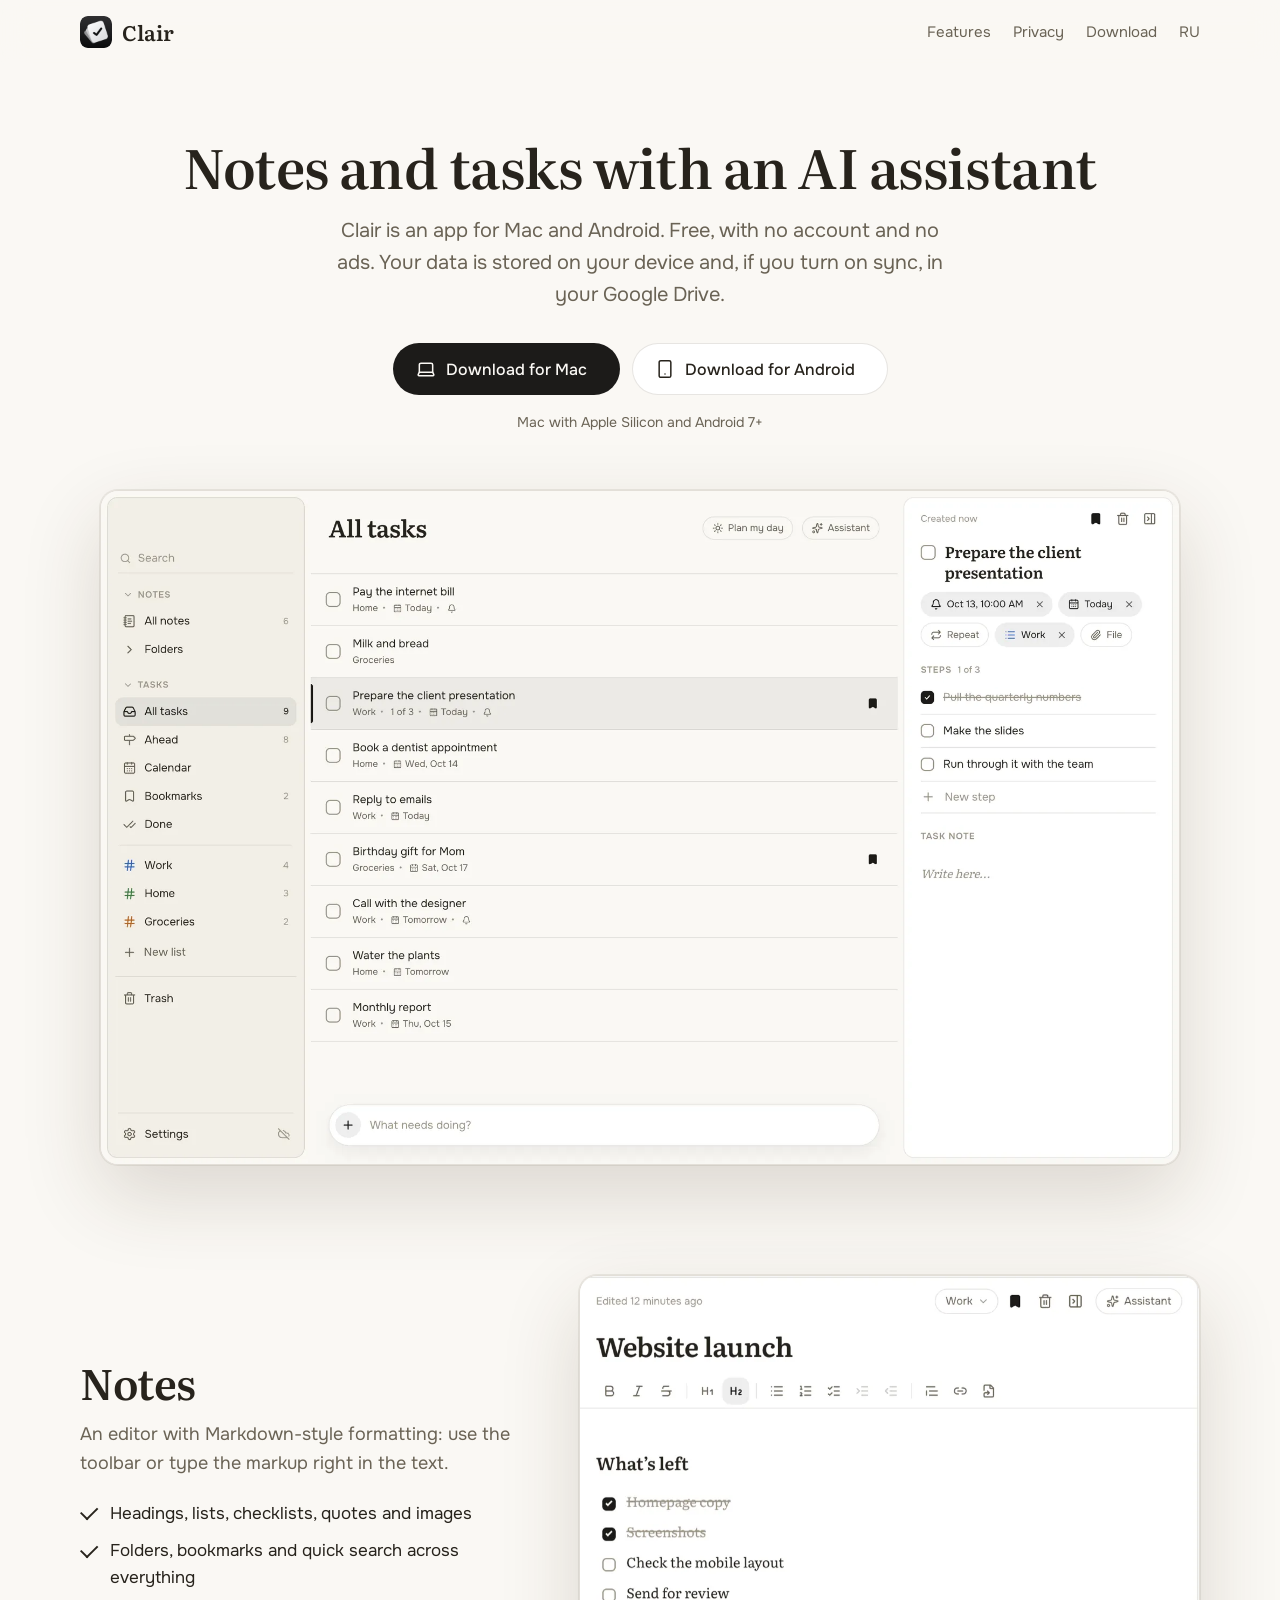
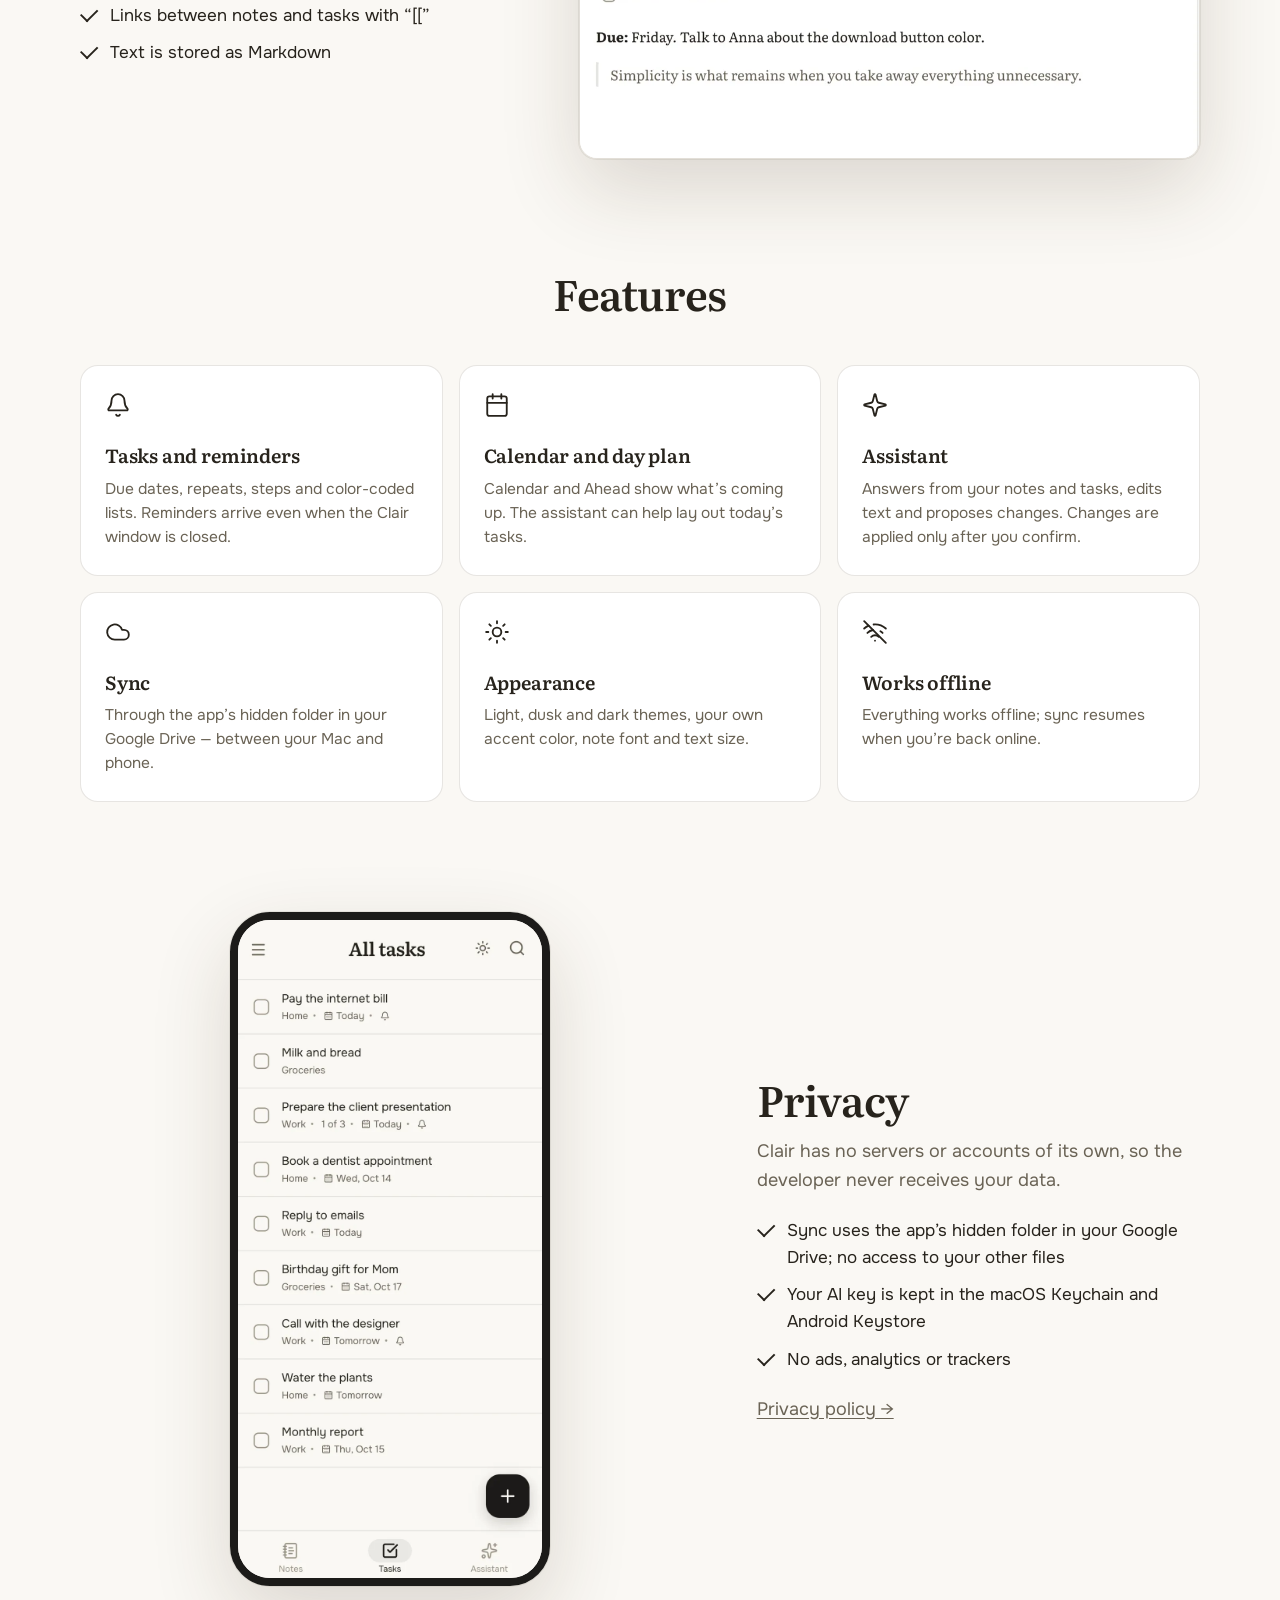
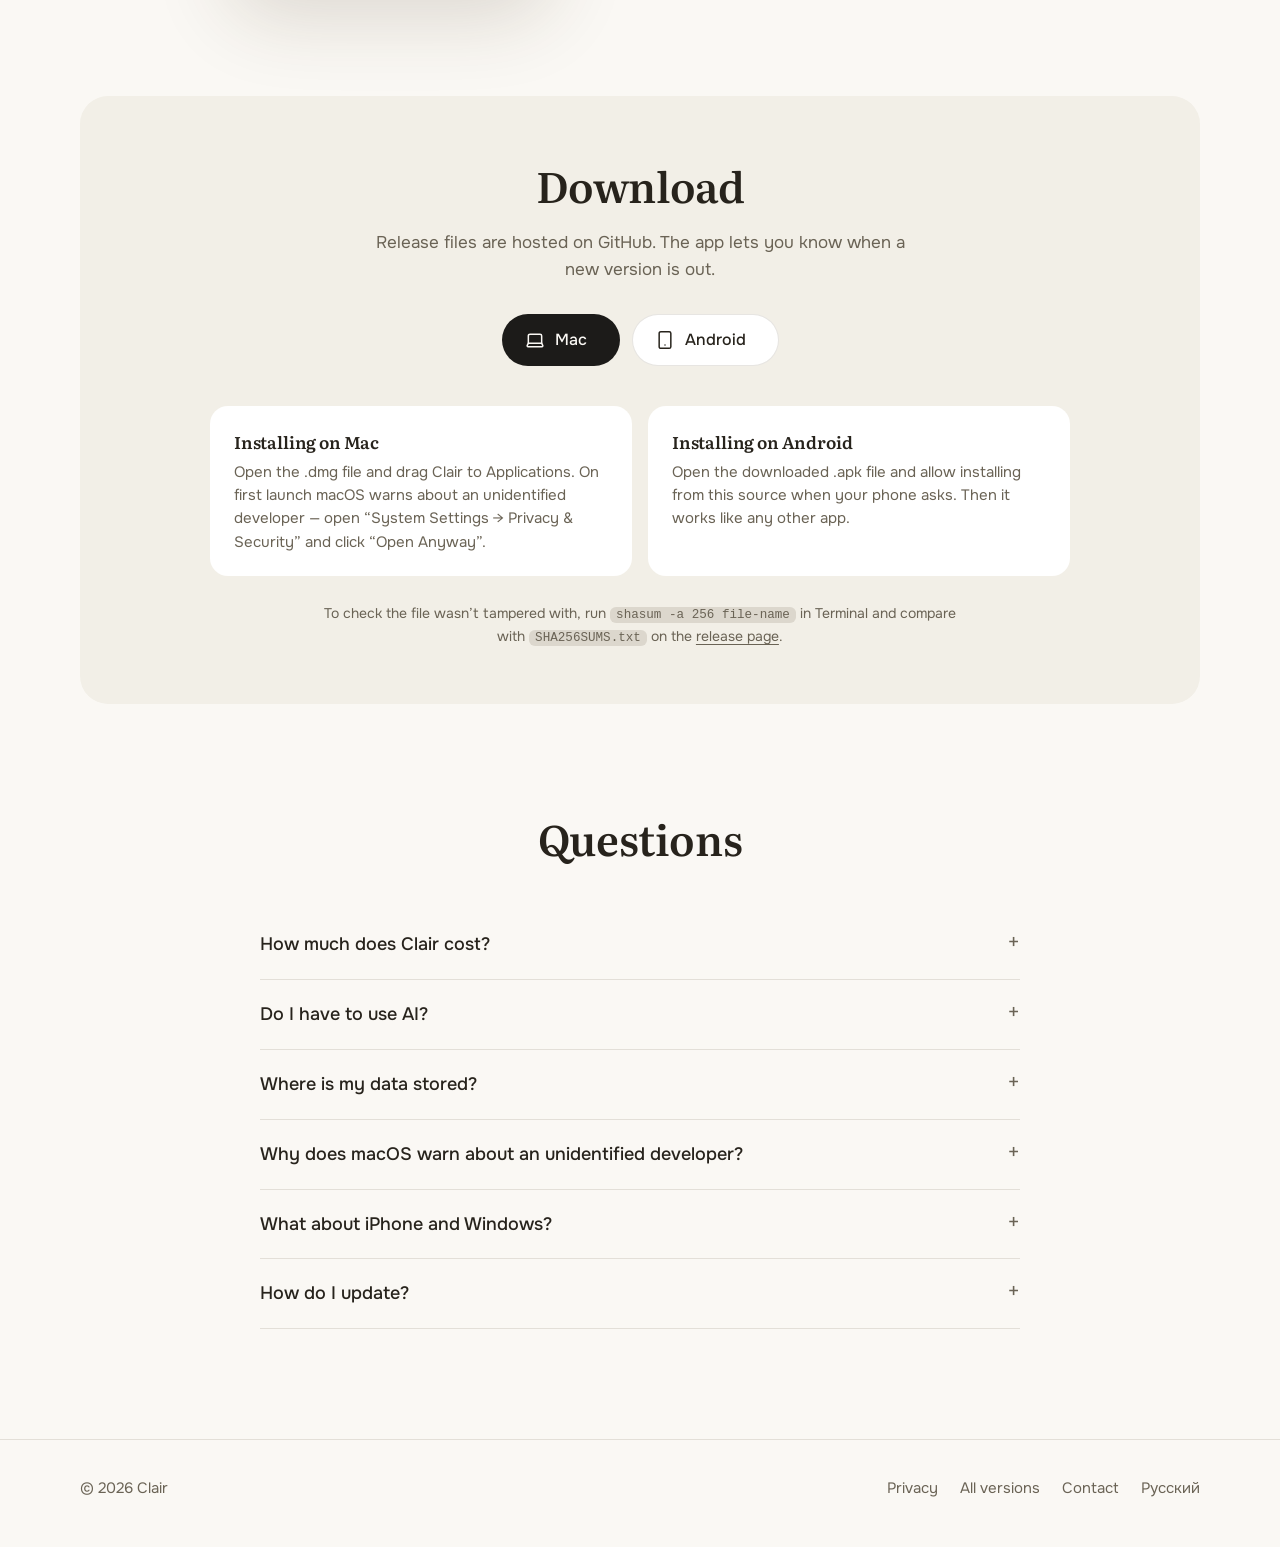
==== en/index.html @ 47ff28ab "Сайт Clair" ====
<!doctype html>
<html lang="en">
  <head>
    <meta charset="utf-8" />
    <meta name="viewport" content="width=device-width, initial-scale=1" />
    <title>Clair — notes and tasks for Mac and Android</title>
    <meta name="description" content="Clair is a free notes and tasks app with an AI assistant. No ads, no sign-up — your data stays on your device and in your own Google Drive." />
    <meta property="og:title" content="Clair — notes and tasks with AI" />
    <meta property="og:description" content="An app for Mac and Android. Your data stays on your device and in your Google Drive." />
    <meta property="og:image" content="https://zhmxzl.github.io/clair-site/img/tasks-light.webp" />
    <link rel="alternate" hreflang="ru" href="https://zhmxzl.github.io/clair-site/" />
    <link rel="icon" href="../favicon.ico" />
    <link rel="preconnect" href="https://fonts.googleapis.com" />
    <link rel="preconnect" href="https://fonts.gstatic.com" crossorigin />
    <link href="https://fonts.googleapis.com/css2?family=Literata:opsz,wght@7..72,500;7..72,600&family=Onest:wght@400;500;600&display=swap" rel="stylesheet" />
    <link rel="stylesheet" href="../style.css" />
    <script src="../script.js" defer></script>
  </head>
  <body>
    <header class="top">
      <div class="wrap">
        <a class="brand" href="./"><img src="../icon.png" alt="" />Clair</a>
        <nav>
          <a class="optional" href="#features">Features</a>
          <a class="optional" href="#privacy">Privacy</a>
          <a href="#download">Download</a>
          <a href="../" lang="ru" hreflang="ru">RU</a>
        </nav>
      </div>
    </header>

    <main>
      <div class="hero wrap">
        <h1>Notes and tasks with an AI assistant</h1>
        <p class="lead">
          Clair is an app for Mac and Android. Free, with no account and no ads. Your data is stored on your device and, if you turn on
          sync, in your Google Drive.
        </p>
        <div class="buttons">
          <a class="btn primary" data-asset=".dmg" href="https://github.com/zhmxzl/clair-site/releases/latest">
            <svg viewBox="0 0 24 24" fill="none" stroke="currentColor" stroke-width="1.8" stroke-linecap="round" stroke-linejoin="round" aria-hidden="true"><path d="M18 5a2 2 0 0 1 2 2v8.526a2 2 0 0 0 .212.897l1.068 2.127a1 1 0 0 1-.9 1.45H3.62a1 1 0 0 1-.9-1.45l1.068-2.127A2 2 0 0 0 4 15.526V7a2 2 0 0 1 2-2z" /><path d="M20.054 15.987H3.946" /></svg>
            Download for Mac <small></small>
          </a>
          <a class="btn" data-asset=".apk" href="https://github.com/zhmxzl/clair-site/releases/latest">
            <svg viewBox="0 0 24 24" fill="none" stroke="currentColor" stroke-width="1.8" stroke-linecap="round" stroke-linejoin="round" aria-hidden="true"><rect width="14" height="20" x="5" y="2" rx="2" /><path d="M12 18h.01" /></svg>
            Download for Android <small></small>
          </a>
        </div>
        <p class="fine" data-version="Version {v} · Mac with Apple Silicon and Android 7+">Mac with Apple Silicon and Android 7+</p>
        <picture class="shot">
          <source srcset="../img/tasks-dark.webp" media="(prefers-color-scheme: dark)" />
          <img src="../img/tasks-light.webp" width="2000" height="1250" alt="Clair window: a task list with due dates and reminders, task details with steps on the right" />
        </picture>
      </div>

      <section id="notes">
        <div class="wrap split">
          <div class="text">
            <h2>Notes</h2>
            <p>An editor with Markdown-style formatting: use the toolbar or type the markup right in the text.</p>
            <ul>
              <li>Headings, lists, checklists, quotes and images</li>
              <li>Folders, bookmarks and quick search across everything</li>
              <li>Links between notes and tasks with “[[”</li>
              <li>Text is stored as Markdown</li>
            </ul>
          </div>
          <picture class="shot">
            <source srcset="../img/notes-dark.webp" media="(prefers-color-scheme: dark)" />
            <img src="../img/notes-light.webp" width="1040" height="809" alt="A note in Clair with a heading, a checklist and a quote" loading="lazy" />
          </picture>
        </div>
      </section>

      <section id="features">
        <div class="wrap">
          <div class="section-head">
            <h2>Features</h2>
          </div>
          <div class="features">
            <div class="feature">
              <svg viewBox="0 0 24 24" fill="none" stroke="currentColor" stroke-width="1.7" stroke-linecap="round" stroke-linejoin="round" aria-hidden="true"><path d="M10.268 21a2 2 0 0 0 3.464 0" /><path d="M3.262 15.326A1 1 0 0 0 4 17h16a1 1 0 0 0 .74-1.673C19.41 13.956 18 12.499 18 8A6 6 0 0 0 6 8c0 4.499-1.411 5.956-2.738 7.326" /></svg>
              <h3>Tasks and reminders</h3>
              <p>Due dates, repeats, steps and color-coded lists. Reminders arrive even when the Clair window is closed.</p>
            </div>
            <div class="feature">
              <svg viewBox="0 0 24 24" fill="none" stroke="currentColor" stroke-width="1.7" stroke-linecap="round" stroke-linejoin="round" aria-hidden="true"><rect width="18" height="18" x="3" y="4" rx="2" /><path d="M16 2v4M8 2v4M3 10h18" /></svg>
              <h3>Calendar and day plan</h3>
              <p>Calendar and Ahead show what’s coming up. The assistant can help lay out today’s tasks.</p>
            </div>
            <div class="feature">
              <svg viewBox="0 0 24 24" fill="none" stroke="currentColor" stroke-width="1.7" stroke-linecap="round" stroke-linejoin="round" aria-hidden="true"><path d="M9.937 15.5A2 2 0 0 0 8.5 14.063l-6.135-1.582a.5.5 0 0 1 0-.962L8.5 9.936A2 2 0 0 0 9.937 8.5l1.582-6.135a.5.5 0 0 1 .963 0L14.063 8.5A2 2 0 0 0 15.5 9.937l6.135 1.581a.5.5 0 0 1 0 .964L15.5 14.063a2 2 0 0 0-1.437 1.437l-1.582 6.135a.5.5 0 0 1-.963 0z" /></svg>
              <h3>Assistant</h3>
              <p>Answers from your notes and tasks, edits text and proposes changes. Changes are applied only after you confirm.</p>
            </div>
            <div class="feature">
              <svg viewBox="0 0 24 24" fill="none" stroke="currentColor" stroke-width="1.7" stroke-linecap="round" stroke-linejoin="round" aria-hidden="true"><path d="M17.5 19H9a7 7 0 1 1 6.71-9h1.79a4.5 4.5 0 1 1 0 9Z" /></svg>
              <h3>Sync</h3>
              <p>Through the app’s hidden folder in your Google Drive — between your Mac and phone.</p>
            </div>
            <div class="feature">
              <svg viewBox="0 0 24 24" fill="none" stroke="currentColor" stroke-width="1.7" stroke-linecap="round" stroke-linejoin="round" aria-hidden="true"><path d="M12 2v2M12 20v2M4.93 4.93l1.41 1.41M17.66 17.66l1.41 1.41M2 12h2M20 12h2M6.34 17.66l-1.41 1.41M19.07 4.93l-1.41 1.41" /><circle cx="12" cy="12" r="4" /></svg>
              <h3>Appearance</h3>
              <p>Light, dusk and dark themes, your own accent color, note font and text size.</p>
            </div>
            <div class="feature">
              <svg viewBox="0 0 24 24" fill="none" stroke="currentColor" stroke-width="1.7" stroke-linecap="round" stroke-linejoin="round" aria-hidden="true"><path d="M12 20h.01" /><path d="M8.5 16.429a5 5 0 0 1 7 0" /><path d="M5 12.859a10 10 0 0 1 5.17-2.69" /><path d="M19 12.859a10 10 0 0 0-2.007-1.523" /><path d="M2 8.82a15 15 0 0 1 4.177-2.643" /><path d="M22 8.82a15 15 0 0 0-11.288-3.764" /><path d="m2 2 20 20" /></svg>
              <h3>Works offline</h3>
              <p>Everything works offline; sync resumes when you’re back online.</p>
            </div>
          </div>
        </div>
      </section>

      <section id="privacy">
        <div class="wrap split reverse">
          <div class="text">
            <h2>Privacy</h2>
            <p>Clair has no servers or accounts of its own, so the developer never receives your data.</p>
            <ul>
                            <li>Sync uses the app’s hidden folder in your Google Drive; no access to your other files</li>
              <li>Your AI key is kept in the macOS Keychain and Android Keystore</li>
              <li>No ads, analytics or trackers</li>
            </ul>
            <p style="margin-top: 22px"><a href="privacy.html">Privacy policy →</a></p>
          </div>
          <picture class="phone">
            <source srcset="../img/phone-dark.webp" media="(prefers-color-scheme: dark)" />
            <img src="../img/phone-light.webp" width="780" height="1688" alt="Clair on a phone: the task list" loading="lazy" />
          </picture>
        </div>
      </section>

      <section id="download">
        <div class="wrap">
          <div class="download">
            <h2>Download</h2>
            <p>Release files are hosted on GitHub. The app lets you know when a new version is out.</p>
            <div class="buttons">
              <a class="btn primary" data-asset=".dmg" href="https://github.com/zhmxzl/clair-site/releases/latest">
                <svg viewBox="0 0 24 24" fill="none" stroke="currentColor" stroke-width="1.8" stroke-linecap="round" stroke-linejoin="round" aria-hidden="true"><path d="M18 5a2 2 0 0 1 2 2v8.526a2 2 0 0 0 .212.897l1.068 2.127a1 1 0 0 1-.9 1.45H3.62a1 1 0 0 1-.9-1.45l1.068-2.127A2 2 0 0 0 4 15.526V7a2 2 0 0 1 2-2z" /><path d="M20.054 15.987H3.946" /></svg>
                Mac <small></small>
              </a>
              <a class="btn" data-asset=".apk" href="https://github.com/zhmxzl/clair-site/releases/latest">
                <svg viewBox="0 0 24 24" fill="none" stroke="currentColor" stroke-width="1.8" stroke-linecap="round" stroke-linejoin="round" aria-hidden="true"><rect width="14" height="20" x="5" y="2" rx="2" /><path d="M12 18h.01" /></svg>
                Android <small></small>
              </a>
            </div>
            <div class="steps">
              <div>
                <h3>Installing on Mac</h3>
                <p>
                  Open the .dmg file and drag Clair to Applications. On first launch macOS warns about an unidentified developer — open
                  “System Settings → Privacy &amp; Security” and click “Open Anyway”.
                </p>
              </div>
              <div>
                <h3>Installing on Android</h3>
                <p>Open the downloaded .apk file and allow installing from this source when your phone asks. Then it works like any other app.</p>
              </div>
            </div>
            <p class="checksum">
              To check the file wasn’t tampered with, run <code>shasum -a 256 file-name</code> in Terminal and compare with
              <code>SHA256SUMS.txt</code> on the <a href="https://github.com/zhmxzl/clair-site/releases/latest">release page</a>.
            </p>
          </div>
        </div>
      </section>

      <section id="faq">
        <div class="wrap">
          <div class="section-head">
            <h2>Questions</h2>
          </div>
          <div class="faq">
            <details>
              <summary>How much does Clair cost?</summary>
              <p>Nothing. No subscription, ads or paid features, and no sign-up.</p>
            </details>
            <details>
              <summary>Do I have to use AI?</summary>
              <p>
                No, notes, tasks, reminders and sync all work without it. The assistant connects with your own OpenRouter key (it has free
                models too) or your own server, such as Ollama on your computer. You pay the provider directly.
              </p>
            </details>
            <details>
              <summary>Where is my data stored?</summary>
              <p>
                On your device. If you turn on sync, also in the app’s hidden folder in your Google Drive. Clair sees only that folder, and the
                developer sees nothing. Details are in the <a href="privacy.html">privacy policy</a>.
              </p>
            </details>
            <details>
              <summary>Why does macOS warn about an unidentified developer?</summary>
              <p>
                Avoiding that warning requires a paid Apple signature. Clair is distributed without it, so the first time you need to open it
                manually. You can verify the file with its checksum.
              </p>
            </details>
            <details>
              <summary>What about iPhone and Windows?</summary>
              <p>For now Clair is available for Macs with Apple Silicon and for Android.</p>
            </details>
            <details>
              <summary>How do I update?</summary>
              <p>When a new version comes out, Clair shows a notice with a Download button. Install it over the old one — your data stays.</p>
            </details>
          </div>
        </div>
      </section>
    </main>

    <footer>
      <div class="wrap">
        <span>© 2026 Clair</span>
        <nav>
          <a href="privacy.html">Privacy</a>
          <a href="https://github.com/zhmxzl/clair-site/releases">All versions</a>
          <a href="mailto:clair.apps@protonmail.com">Contact</a>
          <a href="../" lang="ru" hreflang="ru">Русский</a>
        </nav>
      </div>
    </footer>
  </body>
</html>
---- style.css ----
/* Clair — сайт. Цвета и шрифты — как в самом приложении (Onest + Literata). */
:root {
  --bg: #faf8f4;
  --bg-soft: #f2efe7;
  --card: #ffffff;
  --text: #27231c;
  --muted: #6a6355;
  --line: rgba(58, 44, 22, 0.12);
  --accent: #1c1b19;
  --on-accent: #faf8f4;
  --shadow: 0 30px 80px rgba(60, 45, 20, 0.16), 0 0 0 1px rgba(60, 45, 20, 0.08);
  --radius: 18px;
  --sans: "Onest", system-ui, -apple-system, "Segoe UI", Roboto, sans-serif;
  --serif: "Literata", Georgia, "Times New Roman", serif;
  color-scheme: light dark;
}

@media (prefers-color-scheme: dark) {
  :root {
    --bg: #1b1c1e;
    --bg-soft: #232427;
    --card: #292a2e;
    --text: #ececef;
    --muted: #a2a4ac;
    --line: rgba(220, 225, 240, 0.1);
    --accent: #f2f2f0;
    --on-accent: #1b1c1e;
    --shadow: 0 30px 80px rgba(0, 0, 0, 0.5), 0 0 0 1px rgba(220, 225, 240, 0.08);
  }
}

* {
  box-sizing: border-box;
}

html {
  scroll-behavior: smooth;
  scroll-padding-top: 80px; /* якоря не прячутся под шапкой */
  -webkit-text-size-adjust: 100%;
}

body {
  margin: 0;
  background: var(--bg);
  color: var(--text);
  font: 17px/1.6 var(--sans);
  -webkit-font-smoothing: antialiased;
}

img {
  display: block;
  max-width: 100%;
  height: auto;
}

a {
  color: inherit;
  text-underline-offset: 3px;
}

.wrap {
  width: min(1120px, 100% - 40px);
  margin-inline: auto;
}

/* ── Шапка ─────────────────────────────────────────── */
.top {
  position: sticky;
  top: 0;
  z-index: 10;
  border-bottom: 1px solid transparent;
  background: color-mix(in srgb, var(--bg) 85%, transparent);
  backdrop-filter: saturate(1.4) blur(14px);
  -webkit-backdrop-filter: saturate(1.4) blur(14px);
}

.top .wrap {
  display: flex;
  align-items: center;
  gap: 24px;
  height: 64px;
}

.brand {
  display: flex;
  align-items: center;
  gap: 10px;
  font-family: var(--serif);
  font-size: 21px;
  font-weight: 600;
  text-decoration: none;
}

.brand img {
  width: 32px;
  height: 32px;
  border-radius: 8px;
}

.top nav {
  display: flex;
  gap: 22px;
  margin-left: auto;
  font-size: 15px;
}

.top nav a {
  color: var(--muted);
  text-decoration: none;
}

.top nav a:hover {
  color: var(--text);
}

@media (max-width: 720px) {
  .top nav .optional {
    display: none;
  }
}

/* ── Кнопки ────────────────────────────────────────── */
.buttons {
  display: flex;
  flex-wrap: wrap;
  justify-content: center;
  gap: 12px;
}

.btn {
  display: inline-flex;
  align-items: center;
  gap: 10px;
  min-height: 52px;
  padding: 10px 22px;
  border: 1px solid var(--line);
  border-radius: 999px;
  background: var(--card);
  color: var(--text);
  font-size: 16px;
  font-weight: 500;
  text-decoration: none;
  transition: transform 0.15s ease, filter 0.15s ease;
}

.btn:hover {
  transform: translateY(-1px);
}

.btn.primary {
  border-color: transparent;
  background: var(--accent);
  color: var(--on-accent);
}

.btn svg {
  flex: none;
  width: 20px;
  height: 20px;
}

.btn small {
  font-size: 13px;
  font-weight: 400;
  opacity: 0.65;
}

/* ── Первый экран ──────────────────────────────────── */
.hero {
  padding: 72px 0 0;
  text-align: center;
}

h1,
h2,
h3 {
  font-family: var(--serif);
  font-weight: 600;
  letter-spacing: -0.01em;
}

.hero h1 {
  max-width: 940px;
  margin: 0 auto 20px;
  font-size: clamp(34px, 5vw, 54px);
  line-height: 1.08;
}

.lead {
  max-width: 640px;
  margin: 0 auto 32px;
  color: var(--muted);
  font-size: clamp(17px, 2vw, 20px);
}

.fine {
  margin: 16px 0 0;
  color: var(--muted);
  font-size: 14px;
}

.shot,
.phone {
  display: block;
}

.shot {
  margin: 56px auto 0;
  border: 1px solid var(--line);
  overflow: hidden;
  border-radius: var(--radius);
  box-shadow: var(--shadow);
}

.hero .shot {
  max-width: 1080px;
}

/* ── Разделы ───────────────────────────────────────── */
section {
  padding: 110px 0 0;
}

.section-head {
  max-width: 680px;
  margin: 0 auto 48px;
  text-align: center;
}

.section-head h2,
.split h2 {
  margin: 0 0 14px;
  font-size: clamp(30px, 4vw, 42px);
  line-height: 1.15;
}

.section-head p,
.split p {
  margin: 0;
  color: var(--muted);
  font-size: 18px;
}

/* Скриншот рядом с текстом */
.split {
  display: grid;
  grid-template-columns: minmax(0, 5fr) minmax(0, 7fr);
  align-items: center;
  gap: 56px;
}

.split.reverse {
  grid-template-columns: minmax(0, 7fr) minmax(0, 5fr);
}

.split.reverse .text {
  order: 2;
}

.split .shot {
  margin: 0;
}

.split ul {
  margin: 22px 0 0;
  padding: 0;
  list-style: none;
}

.split li {
  position: relative;
  margin: 10px 0;
  padding-left: 30px;
}

.split li::before {
  position: absolute;
  top: 0.55em;
  left: 4px;
  width: 14px;
  height: 8px;
  border-bottom: 2px solid var(--text);
  border-left: 2px solid var(--text);
  content: "";
  transform: rotate(-45deg) translateY(-4px);
}

.phone {
  width: min(320px, 80%);
  margin: 0 auto;
  border: 8px solid var(--accent);
  border-radius: 40px;
  overflow: hidden;
  box-shadow: var(--shadow);
}

@media (max-width: 860px) {
  .split,
  .split.reverse {
    grid-template-columns: 1fr;
    gap: 36px;
  }

  .split.reverse .text {
    order: 0;
  }
}

/* Возможности */
.features {
  display: grid;
  grid-template-columns: repeat(3, minmax(0, 1fr));
  gap: 16px;
}

.feature {
  padding: 26px 24px;
  border: 1px solid var(--line);
  border-radius: var(--radius);
  background: var(--card);
}

.feature svg {
  width: 26px;
  height: 26px;
  margin-bottom: 14px;
}

.feature h3 {
  margin: 0 0 6px;
  font-size: 19px;
}

.feature p {
  margin: 0;
  color: var(--muted);
  font-size: 15.5px;
  line-height: 1.55;
}

@media (max-width: 900px) {
  .features {
    grid-template-columns: repeat(2, minmax(0, 1fr));
  }
}

@media (max-width: 560px) {
  .features {
    grid-template-columns: 1fr;
  }
}

/* Скачать */
.download {
  padding: 56px 32px;
  border-radius: 28px;
  background: var(--bg-soft);
  text-align: center;
}

.download h2 {
  margin: 0 0 10px;
  font-size: clamp(30px, 4vw, 42px);
}

.download > p {
  margin: 0 auto 30px;
  max-width: 560px;
  color: var(--muted);
}

.steps {
  display: grid;
  grid-template-columns: repeat(2, minmax(0, 1fr));
  gap: 16px;
  max-width: 860px;
  margin: 40px auto 0;
  text-align: left;
}

.steps div {
  padding: 22px 24px;
  border-radius: var(--radius);
  background: var(--card);
}

.steps h3 {
  margin: 0 0 6px;
  font-size: 17px;
}

.steps p {
  margin: 0;
  color: var(--muted);
  font-size: 15px;
  line-height: 1.55;
}

.download .checksum {
  max-width: 640px;
  margin: 26px auto 0;
  color: var(--muted);
  font-size: 14px;
}

@media (max-width: 680px) {
  .steps {
    grid-template-columns: 1fr;
  }

  .download {
    padding: 44px 20px;
  }
}

code {
  padding: 1px 6px;
  border-radius: 6px;
  background: var(--line);
  font-size: 0.9em;
}

/* Вопросы */
.faq {
  max-width: 760px;
  margin: 0 auto;
}

.faq details {
  border-bottom: 1px solid var(--line);
}

.faq summary {
  display: flex;
  justify-content: space-between;
  gap: 16px;
  padding: 20px 0;
  cursor: pointer;
  font-size: 18px;
  font-weight: 500;
  list-style: none;
}

.faq summary::-webkit-details-marker {
  display: none;
}

.faq summary::after {
  flex: none;
  color: var(--muted);
  content: "+";
  font-size: 24px;
  font-weight: 300;
  line-height: 1;
  transition: transform 0.2s ease;
}

.faq details[open] summary::after {
  transform: rotate(45deg);
}

.faq details p {
  margin: -6px 0 20px;
  color: var(--muted);
}

/* Подвал */
footer {
  margin-top: 110px;
  padding: 36px 0 48px;
  border-top: 1px solid var(--line);
  color: var(--muted);
  font-size: 15px;
}

footer .wrap {
  display: flex;
  flex-wrap: wrap;
  align-items: center;
  gap: 14px 28px;
}

footer nav {
  display: flex;
  flex-wrap: wrap;
  gap: 22px;
  margin-left: auto;
}

footer a {
  text-decoration: none;
}

footer a:hover {
  color: var(--text);
}

/* ── Документ (политика) ───────────────────────────── */
.doc {
  max-width: 740px;
  margin: 0 auto;
  padding: 64px 0 0;
}

.doc h1 {
  margin: 0 0 10px;
  font-size: clamp(34px, 5vw, 48px);
  line-height: 1.1;
}

.doc .meta {
  margin: 0 0 36px;
  color: var(--muted);
  font-size: 15px;
}

.doc .summary {
  margin: 0 0 40px;
  padding: 24px 28px;
  border-radius: var(--radius);
  background: var(--bg-soft);
}

.doc .summary h2 {
  margin-top: 0;
}

.doc .summary ul {
  margin: 0;
  padding-left: 20px;
}

.doc h2 {
  margin: 44px 0 10px;
  font-size: 24px;
}

.doc p,
.doc li {
  line-height: 1.7;
}

.doc li {
  margin: 6px 0;
}

.toc {
  margin: 0 0 40px;
  padding: 0;
  columns: 2;
  list-style: none;
  font-size: 15px;
}

.toc li {
  margin: 0 0 8px;
  break-inside: avoid;
}

.toc a {
  color: var(--muted);
}

@media (max-width: 560px) {
  .toc {
    columns: 1;
  }
}

@media (max-width: 560px) {
  .hero {
    padding-top: 40px;
  }

  section {
    padding-top: 80px;
  }
}
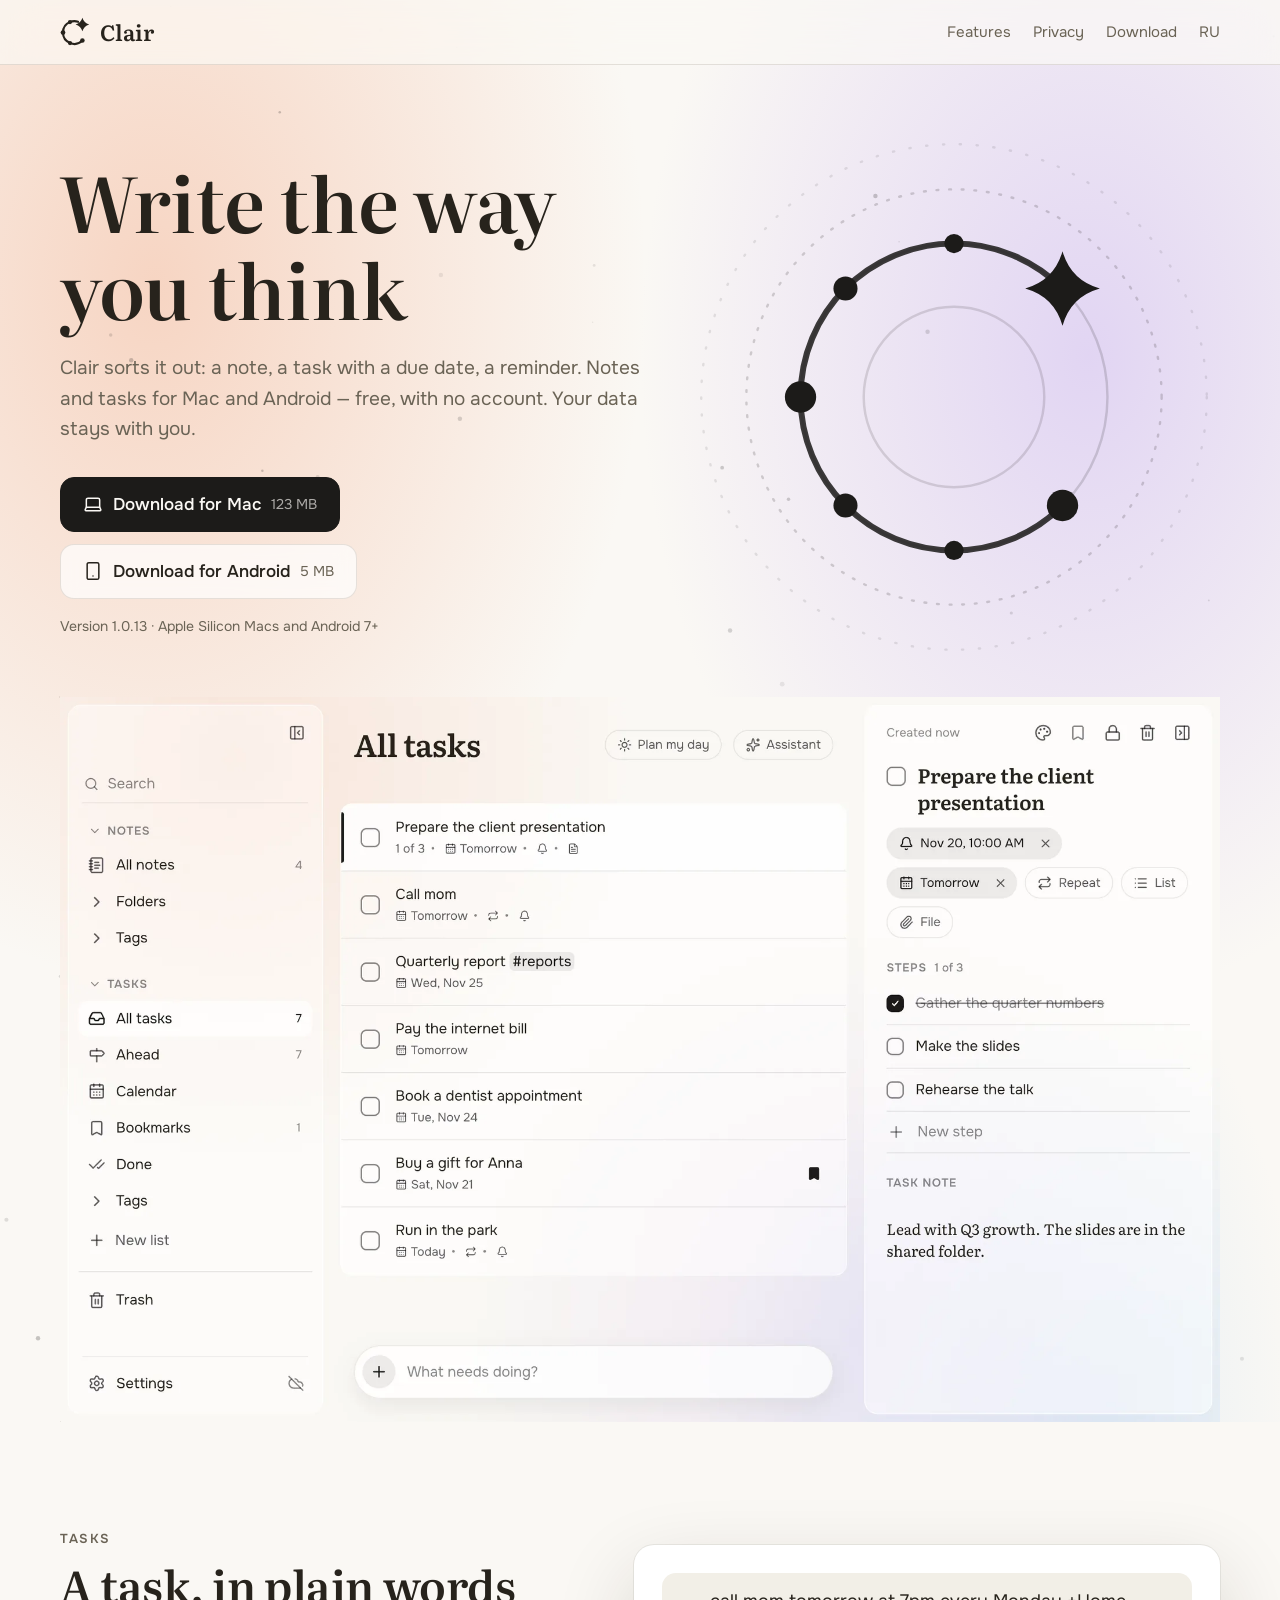
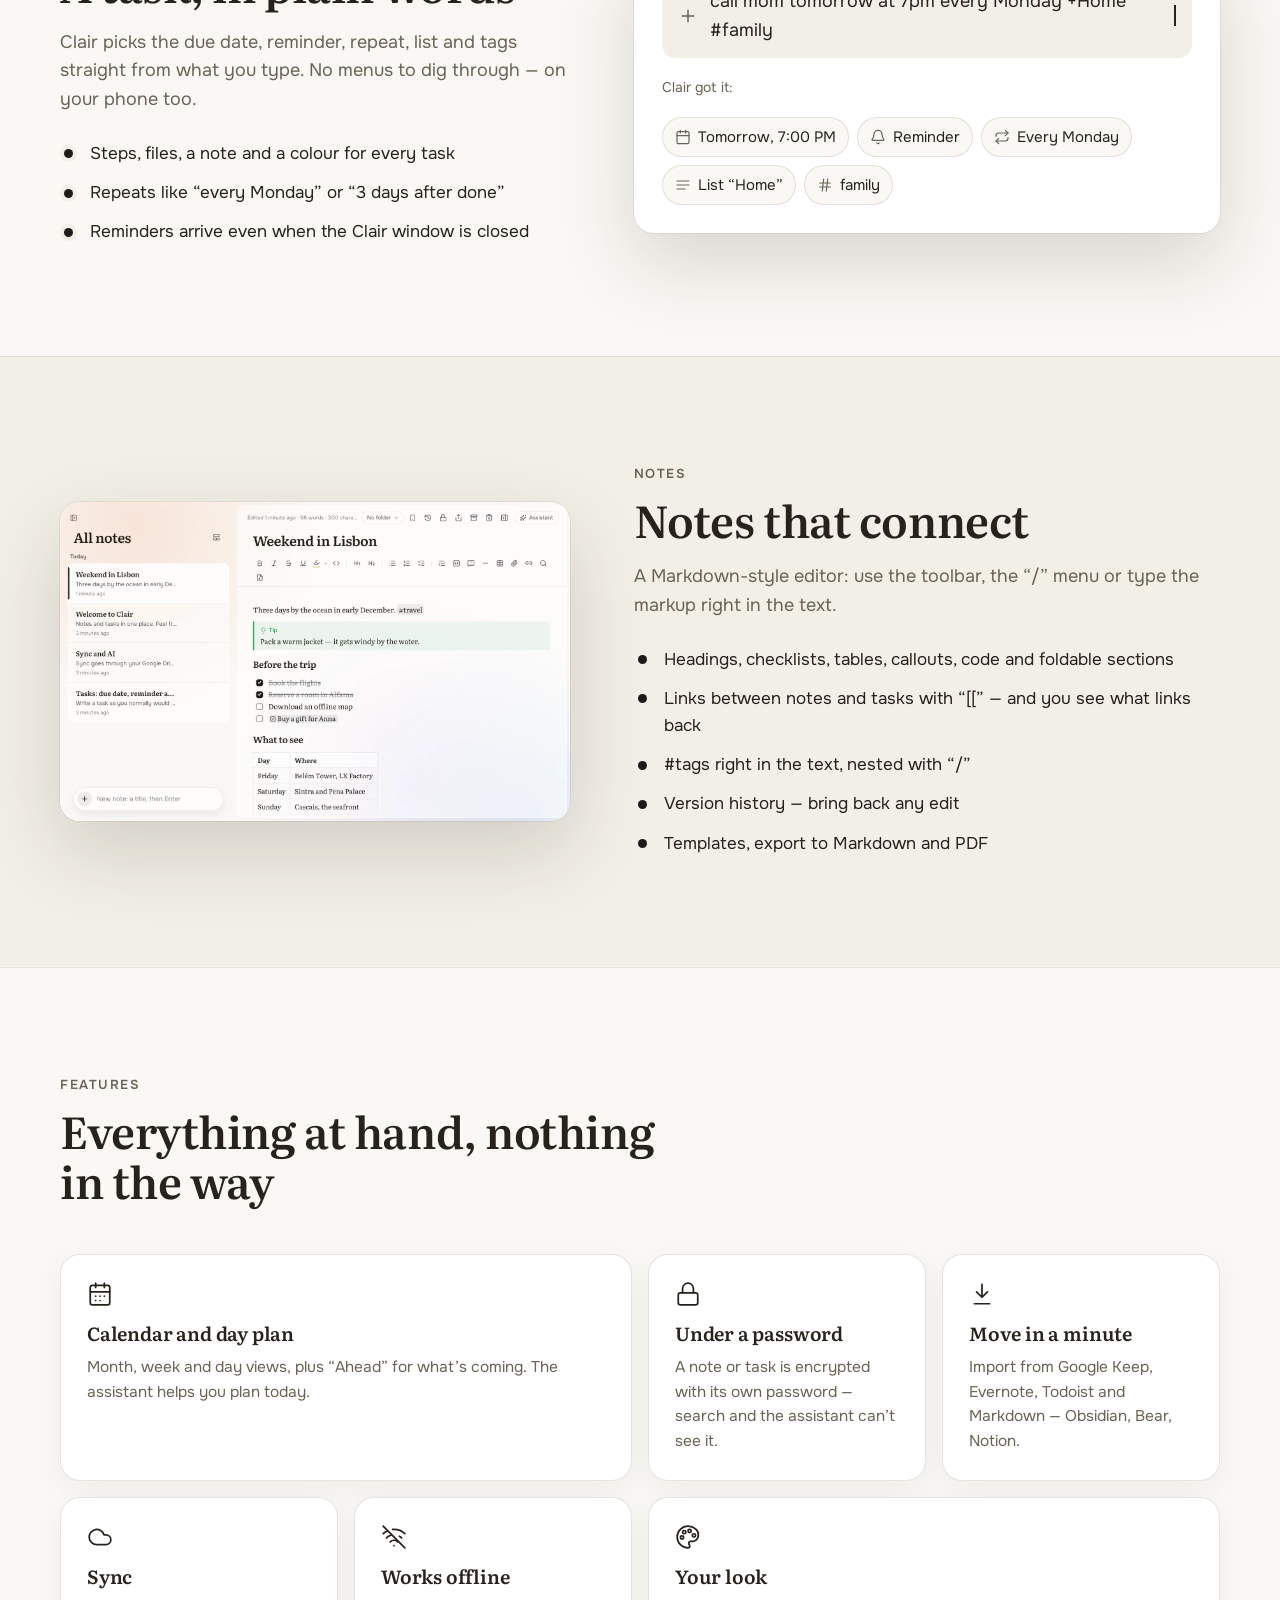
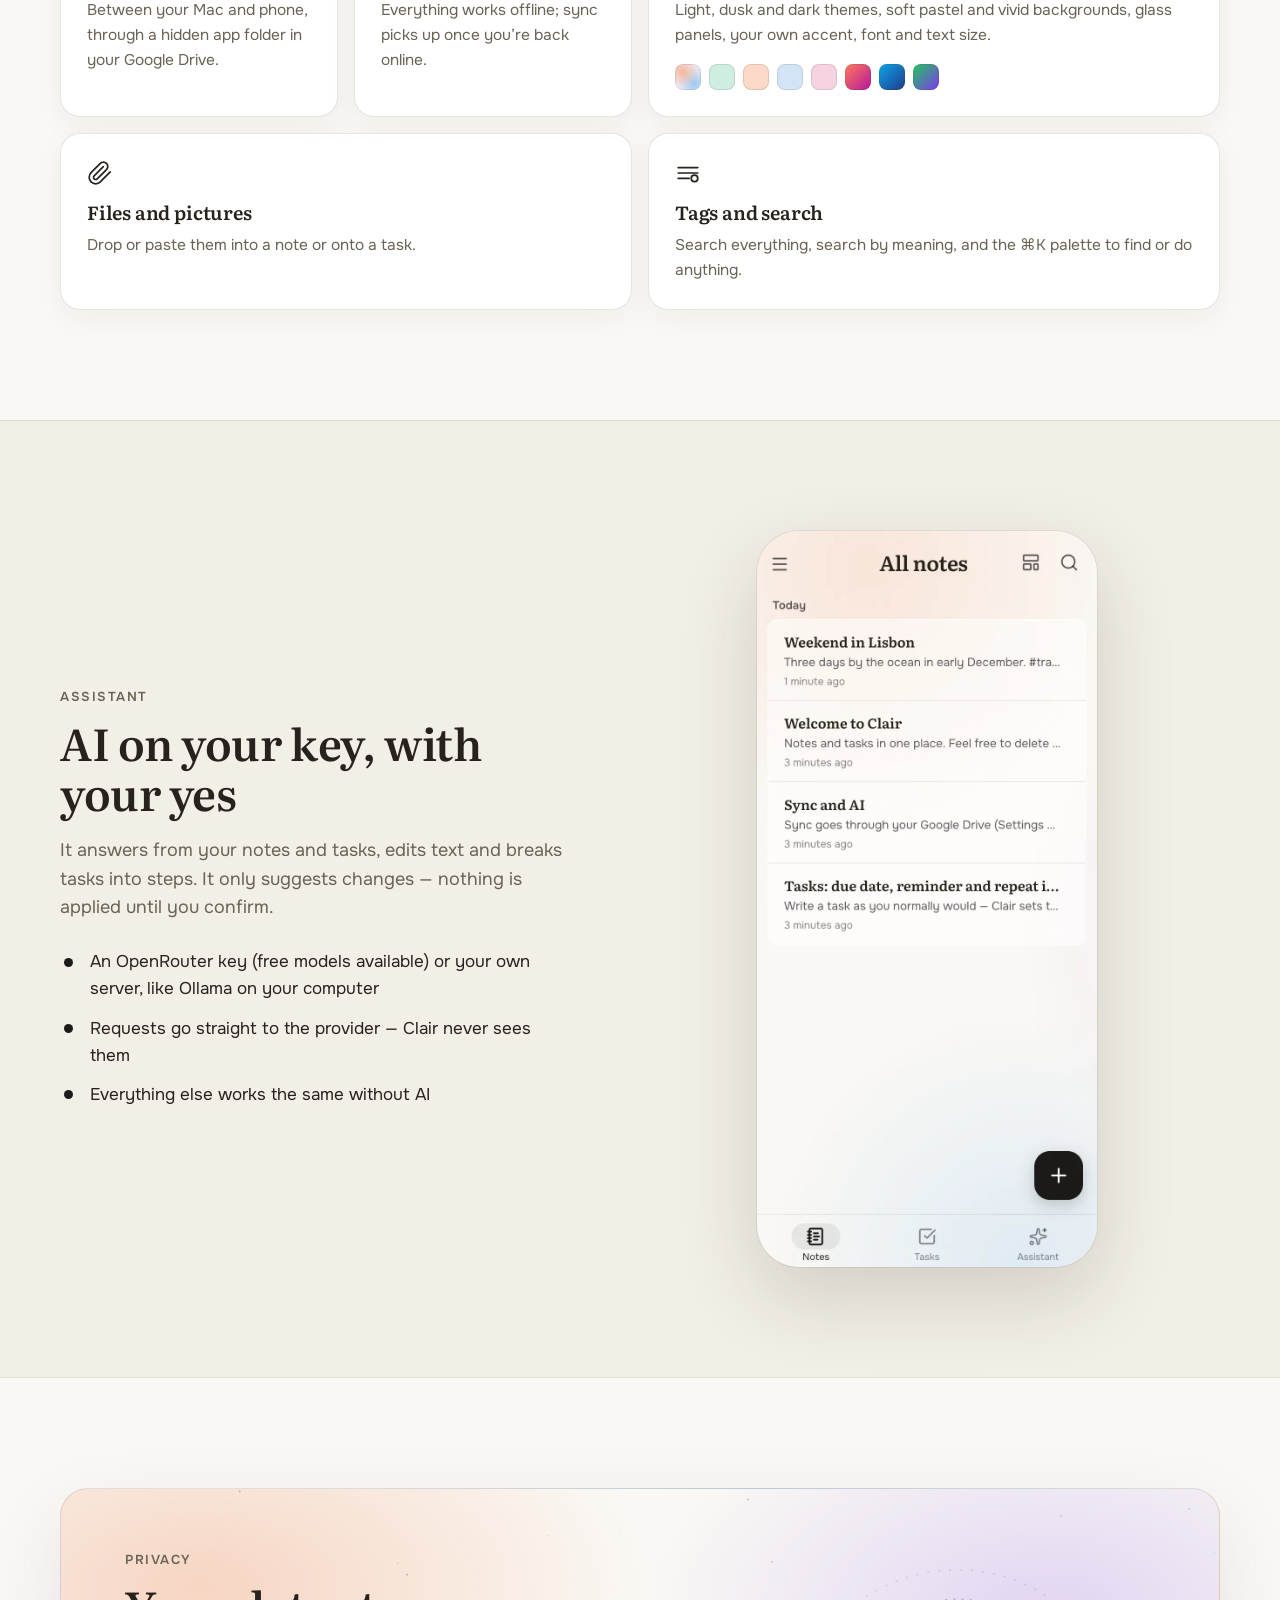
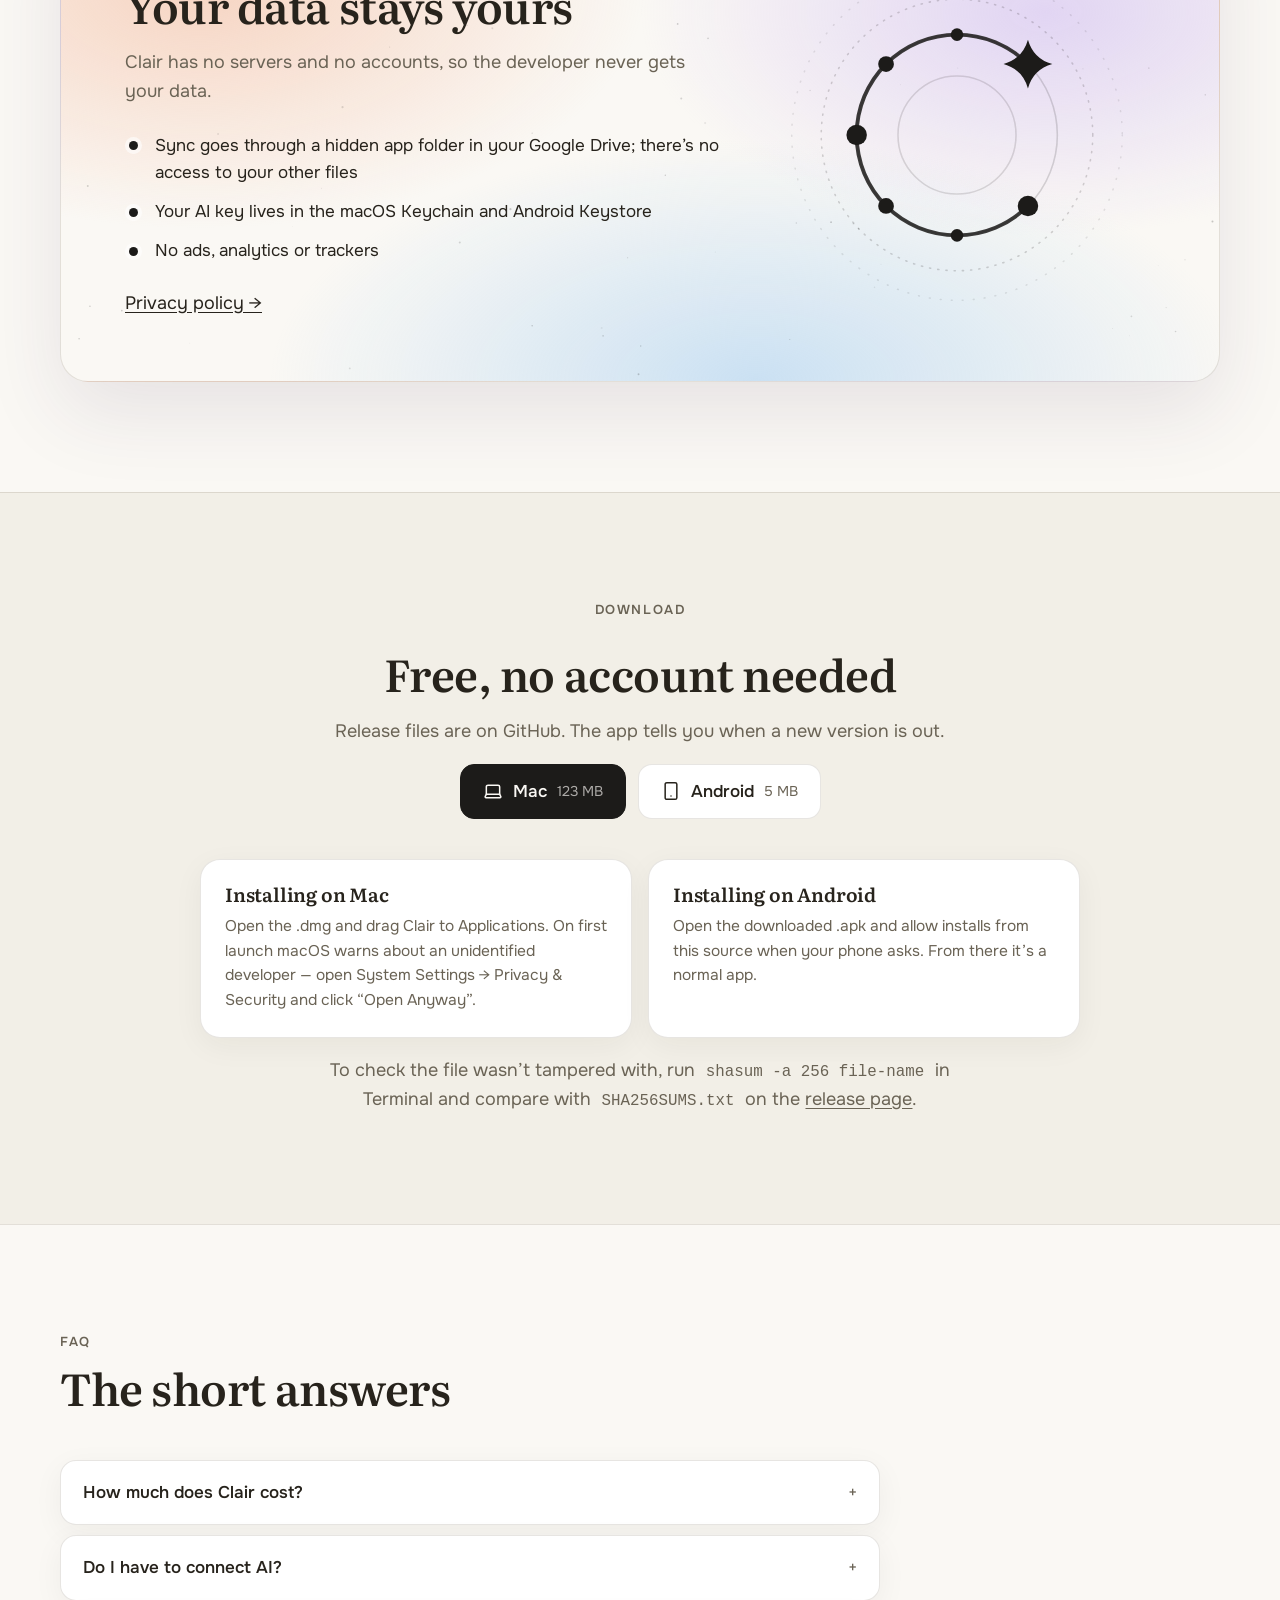
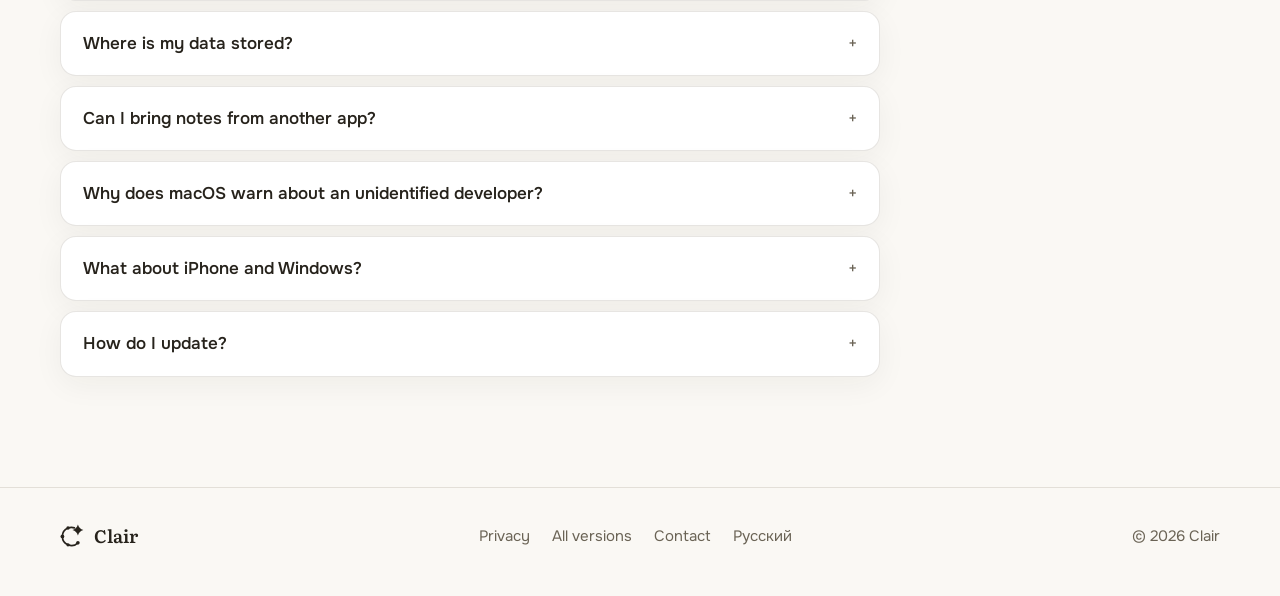
==== commit b3d7bc88: "Новый дизайн сайта" ====
--- a/en/index.html
+++ b/en/index.html
@@ -4,22 +4,25 @@
     <meta charset="utf-8" />
     <meta name="viewport" content="width=device-width, initial-scale=1" />
     <title>Clair — notes and tasks for Mac and Android</title>
-    <meta name="description" content="Clair is a free notes and tasks app with an AI assistant. No ads, no sign-up — your data stays on your device and in your own Google Drive." />
-    <meta property="og:title" content="Clair — notes and tasks with AI" />
-    <meta property="og:description" content="An app for Mac and Android. Your data stays on your device and in your Google Drive." />
-    <meta property="og:image" content="https://zhmxzl.github.io/clair-site/img/tasks-light.webp" />
+    <meta name="description" content="Clair is a free app for notes and tasks. Write the way you think — Clair sets the due date and reminder for you. No account, no ads; your data stays with you, on your device and in your Google Drive." />
+    <meta property="og:title" content="Clair — notes and tasks" />
+    <meta property="og:description" content="An app for Mac and Android. Free, no account, no ads. Your data stays with you." />
+    <meta property="og:image" content="https://zhmxzl.github.io/clair-site/og.png" />
+    <meta name="theme-color" content="#131316" />
     <link rel="alternate" hreflang="ru" href="https://zhmxzl.github.io/clair-site/" />
-    <link rel="icon" href="../favicon.ico" />
+    <link rel="icon" href="../favicon.ico" sizes="any" />
+    <link rel="icon" href="../favicon.svg" type="image/svg+xml" />
+    <link rel="apple-touch-icon" href="../apple-touch-icon.png" />
     <link rel="preconnect" href="https://fonts.googleapis.com" />
     <link rel="preconnect" href="https://fonts.gstatic.com" crossorigin />
     <link href="https://fonts.googleapis.com/css2?family=Literata:opsz,wght@7..72,500;7..72,600&family=Onest:wght@400;500;600&display=swap" rel="stylesheet" />
     <link rel="stylesheet" href="../style.css" />
     <script src="../script.js" defer></script>
   </head>
-  <body>
+  <body class="home">
     <header class="top">
       <div class="wrap">
-        <a class="brand" href="./"><img src="../icon.png" alt="" />Clair</a>
+        <a class="brand" href="./"><svg class="mark" viewBox="196 170 660 660" aria-hidden="true"><path d="M 593.4 275.6 A 250 250 0 0 0 416.3 281" fill="none" stroke="currentColor" stroke-opacity="1" stroke-width="46" stroke-linecap="round"/><path d="M 416.3 281 A 250 250 0 0 0 262 512" fill="none" stroke="currentColor" stroke-opacity="1" stroke-width="46" stroke-linecap="round"/><path d="M 262 512 A 250 250 0 0 0 416.3 743" fill="none" stroke="currentColor" stroke-opacity="1" stroke-width="46" stroke-linecap="round"/><path d="M 416.3 743 A 250 250 0 0 0 688.8 688.8" fill="none" stroke="currentColor" stroke-opacity="1" stroke-width="46" stroke-linecap="round"/><path d="M 688.8 185.2 Q 721.8 302.2 838.8 335.2 Q 721.8 368.2 688.8 485.2 Q 655.8 368.2 538.8 335.2 Q 655.8 302.2 688.8 185.2 Z" fill="currentColor"/><circle cx="416.3" cy="281" r="46" fill="currentColor"/><circle cx="262" cy="512" r="52" fill="currentColor"/><circle cx="416.3" cy="743" r="46" fill="currentColor"/><circle cx="688.8" cy="688.8" r="50" fill="currentColor"/></svg>Clair</a>
         <nav>
           <a class="optional" href="#features">Features</a>
           <a class="optional" href="#privacy">Privacy</a>
@@ -30,112 +33,181 @@
     </header>
 
     <main>
-      <div class="hero wrap">
-        <h1>Notes and tasks with an AI assistant</h1>
-        <p class="lead">
-          Clair is an app for Mac and Android. Free, with no account and no ads. Your data is stored on your device and, if you turn on
-          sync, in your Google Drive.
-        </p>
-        <div class="buttons">
-          <a class="btn primary" data-asset=".dmg" href="https://github.com/zhmxzl/clair-site/releases/latest">
-            <svg viewBox="0 0 24 24" fill="none" stroke="currentColor" stroke-width="1.8" stroke-linecap="round" stroke-linejoin="round" aria-hidden="true"><path d="M18 5a2 2 0 0 1 2 2v8.526a2 2 0 0 0 .212.897l1.068 2.127a1 1 0 0 1-.9 1.45H3.62a1 1 0 0 1-.9-1.45l1.068-2.127A2 2 0 0 0 4 15.526V7a2 2 0 0 1 2-2z" /><path d="M20.054 15.987H3.946" /></svg>
-            Download for Mac <small></small>
-          </a>
-          <a class="btn" data-asset=".apk" href="https://github.com/zhmxzl/clair-site/releases/latest">
-            <svg viewBox="0 0 24 24" fill="none" stroke="currentColor" stroke-width="1.8" stroke-linecap="round" stroke-linejoin="round" aria-hidden="true"><rect width="14" height="20" x="5" y="2" rx="2" /><path d="M12 18h.01" /></svg>
-            Download for Android <small></small>
-          </a>
-        </div>
-        <p class="fine" data-version="Version {v} · Mac with Apple Silicon and Android 7+">Mac with Apple Silicon and Android 7+</p>
-        <picture class="shot">
-          <source srcset="../img/tasks-dark.webp" media="(prefers-color-scheme: dark)" />
-          <img src="../img/tasks-light.webp" width="2000" height="1250" alt="Clair window: a task list with due dates and reminders, task details with steps on the right" />
-        </picture>
+      <div class="hero">
+        <svg class="sky" viewBox="0 0 1600 900" preserveAspectRatio="xMidYMid slice" aria-hidden="true"><circle cx="0" cy="829" r="0.7" fill="#fff" fill-opacity="0.31"/><circle cx="852" cy="296" r="1.2" fill="#fff" fill-opacity="0.58"/><circle cx="1095" cy="572" r="1.3" fill="#fff" fill-opacity="0.32"/><circle cx="1133" cy="628" r="0.5" fill="#fff" fill-opacity="0.54"/><circle cx="1476" cy="727" r="0.5" fill="#fff" fill-opacity="0.46"/><circle cx="1102" cy="579" r="1.0" fill="#fff" fill-opacity="0.66"/><circle cx="596" cy="302" r="1.3" fill="#fff" fill-opacity="0.37" class="tw" style="animation-delay:1.8s"/><circle cx="686" cy="265" r="1.4" fill="#fff" fill-opacity="0.48"/><circle cx="1405" cy="53" r="0.7" fill="#fff" fill-opacity="0.48"/><circle cx="674" cy="174" r="1.4" fill="#fff" fill-opacity="0.23"/><circle cx="551" cy="598" r="1.4" fill="#fff" fill-opacity="0.46" class="tw" style="animation-delay:2.4s"/><circle cx="454" cy="328" r="0.9" fill="#fff" fill-opacity="0.37"/><circle cx="982" cy="210" r="1.4" fill="#fff" fill-opacity="0.43"/><circle cx="1016" cy="571" r="1.0" fill="#fff" fill-opacity="0.45"/><circle cx="1503" cy="357" r="1.2" fill="#fff" fill-opacity="0.33"/><circle cx="561" cy="298" r="0.8" fill="#fff" fill-opacity="0.60"/><circle cx="178" cy="737" r="0.5" fill="#fff" fill-opacity="0.40" class="tw" style="animation-delay:0.5s"/><circle cx="1594" cy="198" r="1.1" fill="#fff" fill-opacity="0.27"/><circle cx="949" cy="124" r="1.4" fill="#fff" fill-opacity="0.64"/><circle cx="1416" cy="817" r="1.2" fill="#fff" fill-opacity="0.34" class="tw" style="animation-delay:1.5s"/><circle cx="122" cy="1" r="1.1" fill="#fff" fill-opacity="0.32"/><circle cx="783" cy="619" r="0.7" fill="#fff" fill-opacity="0.64" class="tw" style="animation-delay:2.2s"/><circle cx="1431" cy="107" r="0.9" fill="#fff" fill-opacity="0.20"/><circle cx="1019" cy="830" r="0.4" fill="#fff" fill-opacity="0.65" class="tw" style="animation-delay:5.8s"/><circle cx="904" cy="611" r="0.7" fill="#fff" fill-opacity="0.31" class="tw" style="animation-delay:3.4s"/><circle cx="84" cy="692" r="1.2" fill="#fff" fill-opacity="0.56"/><circle cx="52" cy="99" r="1.4" fill="#fff" fill-opacity="0.27"/><circle cx="1429" cy="33" r="1.4" fill="#fff" fill-opacity="0.63"/><circle cx="1527" cy="688" r="0.9" fill="#fff" fill-opacity="0.32"/><circle cx="1412" cy="358" r="0.7" fill="#fff" fill-opacity="0.40"/><circle cx="894" cy="316" r="1.1" fill="#fff" fill-opacity="0.57"/><circle cx="1160" cy="380" r="0.6" fill="#fff" fill-opacity="0.36"/><circle cx="1591" cy="569" r="1.4" fill="#fff" fill-opacity="0.66" class="tw" style="animation-delay:3.9s"/><circle cx="217" cy="448" r="1.0" fill="#fff" fill-opacity="0.59"/><circle cx="771" cy="168" r="0.9" fill="#fff" fill-opacity="0.28"/><circle cx="835" cy="505" r="1.0" fill="#fff" fill-opacity="0.58"/><circle cx="1201" cy="23" r="0.7" fill="#fff" fill-opacity="0.47" class="tw" style="animation-delay:4.3s"/><circle cx="465" cy="212" r="1.1" fill="#fff" fill-opacity="0.41" class="tw" style="animation-delay:4.6s"/><circle cx="1317" cy="824" r="1.4" fill="#fff" fill-opacity="0.54"/><circle cx="40" cy="686" r="1.1" fill="#fff" fill-opacity="0.56"/><circle cx="59" cy="122" r="0.5" fill="#fff" fill-opacity="0.25" class="tw" style="animation-delay:0.1s"/><circle cx="968" cy="851" r="0.6" fill="#fff" fill-opacity="0.27" class="tw" style="animation-delay:4.0s"/><circle cx="389" cy="411" r="1.5" fill="#fff" fill-opacity="0.41"/><circle cx="1239" cy="357" r="0.9" fill="#fff" fill-opacity="0.23" class="tw" style="animation-delay:4.8s"/><circle cx="1559" cy="137" r="1.4" fill="#fff" fill-opacity="0.45" class="tw" style="animation-delay:1.3s"/><circle cx="964" cy="153" r="0.5" fill="#fff" fill-opacity="0.34"/><circle cx="890" cy="433" r="1.5" fill="#fff" fill-opacity="0.24"/><circle cx="503" cy="4" r="0.4" fill="#fff" fill-opacity="0.41" class="tw" style="animation-delay:1.4s"/><circle cx="1479" cy="700" r="1.2" fill="#fff" fill-opacity="0.42"/><circle cx="1540" cy="721" r="1.1" fill="#fff" fill-opacity="0.49"/><circle cx="651" cy="447" r="0.9" fill="#fff" fill-opacity="0.48"/><circle cx="1064" cy="570" r="1.2" fill="#fff" fill-opacity="0.64"/><circle cx="1581" cy="394" r="0.9" fill="#fff" fill-opacity="0.68"/><circle cx="572" cy="71" r="0.8" fill="#fff" fill-opacity="0.64"/><circle cx="1181" cy="860" r="1.3" fill="#fff" fill-opacity="0.30" class="tw" style="animation-delay:4.8s"/><circle cx="167" cy="824" r="1.3" fill="#fff" fill-opacity="0.52"/><circle cx="857" cy="399" r="1.4" fill="#fff" fill-opacity="0.48"/><circle cx="433" cy="618" r="0.9" fill="#fff" fill-opacity="0.40" class="tw" style="animation-delay:3.5s"/><circle cx="370" cy="809" r="1.3" fill="#fff" fill-opacity="0.37"/><circle cx="1404" cy="104" r="0.7" fill="#fff" fill-opacity="0.66" class="tw" style="animation-delay:0.8s"/><circle cx="636" cy="19" r="1.2" fill="#fff" fill-opacity="0.65" class="tw" style="animation-delay:1.3s"/><circle cx="1516" cy="630" r="0.6" fill="#fff" fill-opacity="0.26"/><circle cx="25" cy="731" r="1.1" fill="#fff" fill-opacity="0.58" class="tw" style="animation-delay:2.0s"/><circle cx="1144" cy="860" r="1.0" fill="#fff" fill-opacity="0.49"/><circle cx="1124" cy="660" r="1.1" fill="#fff" fill-opacity="0.25" class="tw" style="animation-delay:3.7s"/><circle cx="360" cy="523" r="0.7" fill="#fff" fill-opacity="0.31"/><circle cx="1007" cy="732" r="0.7" fill="#fff" fill-opacity="0.65" class="tw" style="animation-delay:4.1s"/><circle cx="651" cy="713" r="1.1" fill="#fff" fill-opacity="0.60" class="tw" style="animation-delay:5.5s"/><circle cx="801" cy="741" r="0.9" fill="#fff" fill-opacity="0.63"/><circle cx="1163" cy="817" r="1.3" fill="#fff" fill-opacity="0.30"/><circle cx="247" cy="113" r="1.4" fill="#fff" fill-opacity="0.68" class="tw" style="animation-delay:0.5s"/><circle cx="419" cy="847" r="1.4" fill="#fff" fill-opacity="0.68"/><circle cx="317" cy="27" r="0.9" fill="#fff" fill-opacity="0.48" class="tw" style="animation-delay:1.9s"/><circle cx="770" cy="204" r="0.5" fill="#fff" fill-opacity="0.22" class="tw" style="animation-delay:3.8s"/><circle cx="749" cy="727" r="1.2" fill="#fff" fill-opacity="0.46"/><circle cx="621" cy="552" r="1.5" fill="#fff" fill-opacity="0.59"/><circle cx="1138" cy="543" r="1.3" fill="#fff" fill-opacity="0.29" class="tw" style="animation-delay:4.4s"/><circle cx="1035" cy="388" r="1.0" fill="#fff" fill-opacity="0.39"/><circle cx="195" cy="60" r="0.5" fill="#fff" fill-opacity="0.38"/><circle cx="320" cy="576" r="0.5" fill="#fff" fill-opacity="0.23" class="tw" style="animation-delay:5.0s"/><circle cx="1391" cy="40" r="1.2" fill="#fff" fill-opacity="0.36"/><circle cx="1453" cy="717" r="0.4" fill="#fff" fill-opacity="0.70" class="tw" style="animation-delay:3.9s"/><circle cx="684" cy="30" r="0.6" fill="#fff" fill-opacity="0.58"/><circle cx="399" cy="772" r="1.3" fill="#fff" fill-opacity="0.36"/><circle cx="478" cy="228" r="1.4" fill="#fff" fill-opacity="0.64"/><circle cx="798" cy="780" r="1.3" fill="#fff" fill-opacity="0.61"/><circle cx="1553" cy="622" r="0.7" fill="#fff" fill-opacity="0.56"/><circle cx="1382" cy="147" r="1.3" fill="#fff" fill-opacity="0.53"/><circle cx="747" cy="716" r="1.3" fill="#fff" fill-opacity="0.22" class="tw" style="animation-delay:1.2s"/><circle cx="37" cy="520" r="1.3" fill="#fff" fill-opacity="0.51"/></svg>
+        <div class="wrap inner">
+          <div>
+            <h1>Write the way you&nbsp;think</h1>
+            <p class="lead">Clair sorts it out: a note, a task with a due date, a reminder. Notes and tasks for Mac and Android — free, with no account. Your data stays with you.</p>
+            <div class="buttons">
+              <a class="btn primary" data-asset=".dmg" href="https://github.com/zhmxzl/clair-site/releases/latest">
+                <svg viewBox="0 0 24 24" fill="none" stroke="currentColor" stroke-width="1.8" stroke-linecap="round" stroke-linejoin="round" aria-hidden="true"><path d="M18 5a2 2 0 0 1 2 2v8.526a2 2 0 0 0 .212.897l1.068 2.127a1 1 0 0 1-.9 1.45H3.62a1 1 0 0 1-.9-1.45l1.068-2.127A2 2 0 0 0 4 15.526V7a2 2 0 0 1 2-2z" /><path d="M20.054 15.987H3.946" /></svg>
+                Download for Mac <small></small>
+              </a>
+              <a class="btn" data-asset=".apk" href="https://github.com/zhmxzl/clair-site/releases/latest">
+                <svg viewBox="0 0 24 24" fill="none" stroke="currentColor" stroke-width="1.8" stroke-linecap="round" stroke-linejoin="round" aria-hidden="true"><rect width="14" height="20" x="5" y="2" rx="2" /><path d="M12 18h.01" /></svg>
+                Download for Android <small></small>
+              </a>
+            </div>
+            <p class="fine" data-version="Version {v} · Apple Silicon Macs and Android 7+">Apple Silicon Macs and Android 7+</p>
+          </div>
+          <svg class="hero-mark" viewBox="80 80 864 864" aria-hidden="true"><circle class="o1" cx="512" cy="512" r="150" fill="none" stroke="#fff" stroke-opacity="0.14" stroke-width="4"/><circle class="o2" cx="512" cy="512" r="255" fill="none" stroke="#fff" stroke-opacity="0.16" stroke-width="4"/><circle class="o3 spin" cx="512" cy="512" r="345" fill="none" stroke="#fff" stroke-opacity="0.18" stroke-width="4" stroke-dasharray="3 18" stroke-linecap="round"/><circle class="o4 spin-rev" cx="512" cy="512" r="420" fill="none" stroke="#fff" stroke-opacity="0.1" stroke-width="4" stroke-dasharray="2 26" stroke-linecap="round"/><g class="constellation"><path d="M 692.3 331.7 A 255 255 0 0 0 512 257" fill="none" stroke="#fff" stroke-opacity="0.85" stroke-width="10" stroke-linecap="round"/><path d="M 512 257 A 255 255 0 0 0 331.7 331.7" fill="none" stroke="#fff" stroke-opacity="0.85" stroke-width="10" stroke-linecap="round"/><path d="M 331.7 331.7 A 255 255 0 0 0 257 512" fill="none" stroke="#fff" stroke-opacity="0.85" stroke-width="10" stroke-linecap="round"/><path d="M 257 512 A 255 255 0 0 0 331.7 692.3" fill="none" stroke="#fff" stroke-opacity="0.85" stroke-width="10" stroke-linecap="round"/><path d="M 331.7 692.3 A 255 255 0 0 0 512 767" fill="none" stroke="#fff" stroke-opacity="0.85" stroke-width="10" stroke-linecap="round"/><path d="M 512 767 A 255 255 0 0 0 692.3 692.3" fill="none" stroke="#fff" stroke-opacity="0.85" stroke-width="10" stroke-linecap="round"/><circle cx="692.3" cy="331.7" r="34" fill="#131316"/><path d="M 692.3 269.7 Q 705.9399999999999 318.06 754.3 331.7 Q 705.9399999999999 345.34 692.3 393.7 Q 678.66 345.34 630.3 331.7 Q 678.66 318.06 692.3 269.7 Z" fill="#fff"/><circle cx="512" cy="257" r="25" fill="#131316"/><circle cx="512" cy="257" r="16" fill="#fff"/><circle cx="331.7" cy="331.7" r="29" fill="#131316"/><circle cx="331.7" cy="331.7" r="20" fill="#fff"/><circle cx="257" cy="512" r="35" fill="#131316"/><circle cx="257" cy="512" r="26" fill="#fff"/><circle cx="331.7" cy="692.3" r="29" fill="#131316"/><circle cx="331.7" cy="692.3" r="20" fill="#fff"/><circle cx="512" cy="767" r="25" fill="#131316"/><circle cx="512" cy="767" r="16" fill="#fff"/><circle cx="692.3" cy="692.3" r="35" fill="#131316"/><circle cx="692.3" cy="692.3" r="26" fill="#fff"/></g></svg>
+        </div>
+        <div class="wrap shot-wrap">
+          <picture class="shot">
+            <source srcset="../img/en/tasks-dark.webp" media="(prefers-color-scheme: dark)" />
+            <img src="../img/en/tasks-light.webp" width="2000" height="1250" alt="The Clair window: a task list with due dates and reminders, task details with steps on the right" />
+          </picture>
+        </div>
       </div>
 
-      <section id="notes">
+      <section id="tasks">
         <div class="wrap split">
           <div class="text">
-            <h2>Notes</h2>
-            <p>An editor with Markdown-style formatting: use the toolbar or type the markup right in the text.</p>
-            <ul>
-              <li>Headings, lists, checklists, quotes and images</li>
-              <li>Folders, bookmarks and quick search across everything</li>
-              <li>Links between notes and tasks with “[[”</li>
-              <li>Text is stored as Markdown</li>
+            <div class="kicker">Tasks</div>
+            <h2>A task, in plain words</h2>
+            <p>Clair picks the due date, reminder, repeat, list and tags straight from what you type. No menus to dig through — on your phone too.</p>
+            <ul class="ticks">
+              <li>Steps, files, a note and a colour for every task</li>
+              <li>Repeats like “every Monday” or “3 days after done”</li>
+              <li>Reminders arrive even when the Clair window is closed</li>
             </ul>
           </div>
-          <picture class="shot">
-            <source srcset="../img/notes-dark.webp" media="(prefers-color-scheme: dark)" />
-            <img src="../img/notes-light.webp" width="1040" height="809" alt="A note in Clair with a heading, a checklist and a quote" loading="lazy" />
-          </picture>
-        </div>
-      </section>
-
-      <section id="features">
-        <div class="wrap">
-          <div class="section-head">
-            <h2>Features</h2>
-          </div>
-          <div class="features">
-            <div class="feature">
-              <svg viewBox="0 0 24 24" fill="none" stroke="currentColor" stroke-width="1.7" stroke-linecap="round" stroke-linejoin="round" aria-hidden="true"><path d="M10.268 21a2 2 0 0 0 3.464 0" /><path d="M3.262 15.326A1 1 0 0 0 4 17h16a1 1 0 0 0 .74-1.673C19.41 13.956 18 12.499 18 8A6 6 0 0 0 6 8c0 4.499-1.411 5.956-2.738 7.326" /></svg>
-              <h3>Tasks and reminders</h3>
-              <p>Due dates, repeats, steps and color-coded lists. Reminders arrive even when the Clair window is closed.</p>
-            </div>
-            <div class="feature">
-              <svg viewBox="0 0 24 24" fill="none" stroke="currentColor" stroke-width="1.7" stroke-linecap="round" stroke-linejoin="round" aria-hidden="true"><rect width="18" height="18" x="3" y="4" rx="2" /><path d="M16 2v4M8 2v4M3 10h18" /></svg>
-              <h3>Calendar and day plan</h3>
-              <p>Calendar and Ahead show what’s coming up. The assistant can help lay out today’s tasks.</p>
-            </div>
-            <div class="feature">
-              <svg viewBox="0 0 24 24" fill="none" stroke="currentColor" stroke-width="1.7" stroke-linecap="round" stroke-linejoin="round" aria-hidden="true"><path d="M9.937 15.5A2 2 0 0 0 8.5 14.063l-6.135-1.582a.5.5 0 0 1 0-.962L8.5 9.936A2 2 0 0 0 9.937 8.5l1.582-6.135a.5.5 0 0 1 .963 0L14.063 8.5A2 2 0 0 0 15.5 9.937l6.135 1.581a.5.5 0 0 1 0 .964L15.5 14.063a2 2 0 0 0-1.437 1.437l-1.582 6.135a.5.5 0 0 1-.963 0z" /></svg>
-              <h3>Assistant</h3>
-              <p>Answers from your notes and tasks, edits text and proposes changes. Changes are applied only after you confirm.</p>
-            </div>
-            <div class="feature">
-              <svg viewBox="0 0 24 24" fill="none" stroke="currentColor" stroke-width="1.7" stroke-linecap="round" stroke-linejoin="round" aria-hidden="true"><path d="M17.5 19H9a7 7 0 1 1 6.71-9h1.79a4.5 4.5 0 1 1 0 9Z" /></svg>
-              <h3>Sync</h3>
-              <p>Through the app’s hidden folder in your Google Drive — between your Mac and phone.</p>
-            </div>
-            <div class="feature">
-              <svg viewBox="0 0 24 24" fill="none" stroke="currentColor" stroke-width="1.7" stroke-linecap="round" stroke-linejoin="round" aria-hidden="true"><path d="M12 2v2M12 20v2M4.93 4.93l1.41 1.41M17.66 17.66l1.41 1.41M2 12h2M20 12h2M6.34 17.66l-1.41 1.41M19.07 4.93l-1.41 1.41" /><circle cx="12" cy="12" r="4" /></svg>
-              <h3>Appearance</h3>
-              <p>Light, dusk and dark themes, your own accent color, note font and text size.</p>
-            </div>
-            <div class="feature">
-              <svg viewBox="0 0 24 24" fill="none" stroke="currentColor" stroke-width="1.7" stroke-linecap="round" stroke-linejoin="round" aria-hidden="true"><path d="M12 20h.01" /><path d="M8.5 16.429a5 5 0 0 1 7 0" /><path d="M5 12.859a10 10 0 0 1 5.17-2.69" /><path d="M19 12.859a10 10 0 0 0-2.007-1.523" /><path d="M2 8.82a15 15 0 0 1 4.177-2.643" /><path d="M22 8.82a15 15 0 0 0-11.288-3.764" /><path d="m2 2 20 20" /></svg>
-              <h3>Works offline</h3>
-              <p>Everything works offline; sync resumes when you’re back online.</p>
-            </div>
-          </div>
-        </div>
-      </section>
-
-      <section id="privacy">
+          <div class="phrase" aria-label="Example: a phrase turns into a task">
+            <div class="input">
+              <svg viewBox="0 0 24 24" fill="none" stroke="currentColor" stroke-width="1.8" stroke-linecap="round" aria-hidden="true"><path d="M12 5v14M5 12h14" /></svg>
+              <span>call mom tomorrow at 7pm every Monday +Home #family</span><span class="caret" aria-hidden="true"></span>
+            </div>
+            <div class="arrow">Clair got it:</div>
+            <div class="chips">
+              <span class="chip"><svg viewBox="0 0 24 24" fill="none" stroke="currentColor" stroke-width="1.8" stroke-linecap="round" stroke-linejoin="round" aria-hidden="true"><rect width="18" height="18" x="3" y="4" rx="2" /><path d="M16 2v4M8 2v4M3 10h18" /></svg>Tomorrow, 7:00 PM</span>
+              <span class="chip"><svg viewBox="0 0 24 24" fill="none" stroke="currentColor" stroke-width="1.8" stroke-linecap="round" stroke-linejoin="round" aria-hidden="true"><path d="M10.268 21a2 2 0 0 0 3.464 0" /><path d="M3.262 15.326A1 1 0 0 0 4 17h16a1 1 0 0 0 .74-1.673C19.41 13.956 18 12.499 18 8A6 6 0 0 0 6 8c0 4.499-1.411 5.956-2.738 7.326" /></svg>Reminder</span>
+              <span class="chip"><svg viewBox="0 0 24 24" fill="none" stroke="currentColor" stroke-width="1.8" stroke-linecap="round" stroke-linejoin="round" aria-hidden="true"><path d="m17 2 4 4-4 4" /><path d="M3 11v-1a4 4 0 0 1 4-4h14" /><path d="m7 22-4-4 4-4" /><path d="M21 13v1a4 4 0 0 1-4 4H3" /></svg>Every Monday</span>
+              <span class="chip"><svg viewBox="0 0 24 24" fill="none" stroke="currentColor" stroke-width="1.8" stroke-linecap="round" stroke-linejoin="round" aria-hidden="true"><path d="M3 12h18M3 6h18M3 18h12" /></svg>List “Home”</span>
+              <span class="chip"><svg viewBox="0 0 24 24" fill="none" stroke="currentColor" stroke-width="1.8" stroke-linecap="round" stroke-linejoin="round" aria-hidden="true"><path d="M4 9h16M4 15h16M10 3 8 21M16 3l-2 18" /></svg>family</span>
+            </div>
+          </div>
+        </div>
+      </section>
+
+      <section id="notes">
         <div class="wrap split reverse">
           <div class="text">
-            <h2>Privacy</h2>
-            <p>Clair has no servers or accounts of its own, so the developer never receives your data.</p>
-            <ul>
-                            <li>Sync uses the app’s hidden folder in your Google Drive; no access to your other files</li>
-              <li>Your AI key is kept in the macOS Keychain and Android Keystore</li>
-              <li>No ads, analytics or trackers</li>
+            <div class="kicker">Notes</div>
+            <h2>Notes that connect</h2>
+            <p>A Markdown-style editor: use the toolbar, the “/” menu or type the markup right in the text.</p>
+            <ul class="ticks">
+              <li>Headings, checklists, tables, callouts, code and foldable sections</li>
+              <li>Links between notes and tasks with “[[” — and you see what links back</li>
+              <li>#tags right in the text, nested with “/”</li>
+              <li>Version history — bring back any edit</li>
+              <li>Templates, export to Markdown and PDF</li>
             </ul>
-            <p style="margin-top: 22px"><a href="privacy.html">Privacy policy →</a></p>
+          </div>
+          <picture class="shot">
+            <source srcset="../img/en/notes-dark.webp" media="(prefers-color-scheme: dark)" />
+            <img src="../img/en/notes-light.webp" width="1600" height="1000" alt="A note in Clair with a checklist, a callout and a table" loading="lazy" />
+          </picture>
+        </div>
+      </section>
+
+      <section id="features">
+        <div class="wrap">
+          <div class="section-head">
+            <div class="kicker">Features</div>
+            <h2>Everything at hand, nothing in the way</h2>
+          </div>
+          <div class="bento">
+            <div class="cell wide">
+              <svg viewBox="0 0 24 24" fill="none" stroke="currentColor" stroke-width="1.6" stroke-linecap="round" stroke-linejoin="round" aria-hidden="true"><rect width="18" height="18" x="3" y="4" rx="2" /><path d="M16 2v4M8 2v4M3 10h18M8 14h.01M12 14h.01M16 14h.01M8 18h.01M12 18h.01" /></svg>
+              <h3>Calendar and day plan</h3>
+              <p>Month, week and day views, plus “Ahead” for what’s coming. The assistant helps you plan today.</p>
+            </div>
+            <div class="cell">
+              <svg viewBox="0 0 24 24" fill="none" stroke="currentColor" stroke-width="1.6" stroke-linecap="round" stroke-linejoin="round" aria-hidden="true"><rect width="18" height="11" x="3" y="11" rx="2" /><path d="M7 11V7a5 5 0 0 1 10 0v4" /></svg>
+              <h3>Under a password</h3>
+              <p>A note or task is encrypted with its own password — search and the assistant can’t see it.</p>
+            </div>
+            <div class="cell">
+              <svg viewBox="0 0 24 24" fill="none" stroke="currentColor" stroke-width="1.6" stroke-linecap="round" stroke-linejoin="round" aria-hidden="true"><path d="M12 3v12M7 10l5 5 5-5" /><path d="M5 21h14" /></svg>
+              <h3>Move in a minute</h3>
+              <p>Import from Google Keep, Evernote, Todoist and Markdown — Obsidian, Bear, Notion.</p>
+            </div>
+            <div class="cell">
+              <svg viewBox="0 0 24 24" fill="none" stroke="currentColor" stroke-width="1.6" stroke-linecap="round" stroke-linejoin="round" aria-hidden="true"><path d="M17.5 19H9a7 7 0 1 1 6.71-9h1.79a4.5 4.5 0 1 1 0 9Z" /></svg>
+              <h3>Sync</h3>
+              <p>Between your Mac and phone, through a hidden app folder in your Google Drive.</p>
+            </div>
+            <div class="cell">
+              <svg viewBox="0 0 24 24" fill="none" stroke="currentColor" stroke-width="1.6" stroke-linecap="round" stroke-linejoin="round" aria-hidden="true"><path d="M12 20h.01M8.5 16.43a5 5 0 0 1 7 0M5 12.86a10 10 0 0 1 5.17-2.69M19 12.86a10 10 0 0 0-2-1.52M2 8.82a15 15 0 0 1 4.18-2.64M22 8.82a15 15 0 0 0-11.29-3.76M2 2l20 20" /></svg>
+              <h3>Works offline</h3>
+              <p>Everything works offline; sync picks up once you’re back online.</p>
+            </div>
+            <div class="cell wide">
+              <svg viewBox="0 0 24 24" fill="none" stroke="currentColor" stroke-width="1.6" stroke-linecap="round" stroke-linejoin="round" aria-hidden="true"><circle cx="13.5" cy="6.5" r="1.5" /><circle cx="17.5" cy="10.5" r="1.5" /><circle cx="8.5" cy="7.5" r="1.5" /><circle cx="6.5" cy="12.5" r="1.5" /><path d="M12 2C6.5 2 2 6.5 2 12s4.5 10 10 10c.93 0 1.65-.75 1.65-1.69 0-.44-.18-.84-.44-1.13-.29-.29-.44-.65-.44-1.13A1.64 1.64 0 0 1 14.44 16H16c3.05 0 5.56-2.5 5.56-5.56C21.96 5.9 17.46 2 12 2z" /></svg>
+              <h3>Your look</h3>
+              <p>Light, dusk and dark themes, soft pastel and vivid backgrounds, glass panels, your own accent, font and text size.</p>
+              <div class="swatches" aria-hidden="true"><i style="background:radial-gradient(circle at 30% 30%,#f4b89a,transparent 60%),radial-gradient(circle at 75% 75%,#9ccaf2,transparent 60%),#efe9f6"></i><i style="background:#cdeee0"></i><i style="background:#fbd8c8"></i><i style="background:#d4e4f7"></i><i style="background:#f6d3e0"></i><i style="background:linear-gradient(135deg,#ff7a59,#b5179e)"></i><i style="background:linear-gradient(135deg,#0ea5e9,#1e3a8a)"></i><i style="background:linear-gradient(135deg,#22c55e,#7c3aed)"></i></div>
+            </div>
+            <div class="cell wide">
+              <svg viewBox="0 0 24 24" fill="none" stroke="currentColor" stroke-width="1.6" stroke-linecap="round" stroke-linejoin="round" aria-hidden="true"><path d="m21.44 11.05-9.19 9.19a6 6 0 0 1-8.49-8.49l8.57-8.57A4 4 0 1 1 18 8.84l-8.59 8.57a2 2 0 0 1-2.83-2.83l8.49-8.48" /></svg>
+              <h3>Files and pictures</h3>
+              <p>Drop or paste them into a note or onto a task.</p>
+            </div>
+            <div class="cell wide">
+              <svg viewBox="0 0 24 24" fill="none" stroke="currentColor" stroke-width="1.6" stroke-linecap="round" stroke-linejoin="round" aria-hidden="true"><path d="M3 7h18M3 12h18M3 17h10" /><circle cx="18" cy="17" r="3" /></svg>
+              <h3>Tags and search</h3>
+              <p>Search everything, search by meaning, and the ⌘K palette to find or do anything.</p>
+            </div>
+          </div>
+        </div>
+      </section>
+
+      <section id="assistant">
+        <div class="wrap split">
+          <div class="text">
+            <div class="kicker">Assistant</div>
+            <h2>AI on your key, with your yes</h2>
+            <p>It answers from your notes and tasks, edits text and breaks tasks into steps. It only suggests changes — nothing is applied until you confirm.</p>
+            <ul class="ticks">
+              <li>An OpenRouter key (free models available) or your own server, like Ollama on your computer</li>
+              <li>Requests go straight to the provider — Clair never sees them</li>
+              <li>Everything else works the same without AI</li>
+            </ul>
           </div>
           <picture class="phone">
-            <source srcset="../img/phone-dark.webp" media="(prefers-color-scheme: dark)" />
-            <img src="../img/phone-light.webp" width="780" height="1688" alt="Clair on a phone: the task list" loading="lazy" />
+            <source srcset="../img/en/phone-dark.webp" media="(prefers-color-scheme: dark)" />
+            <img src="../img/en/phone-light.webp" width="780" height="1688" alt="Clair on a phone: the notes list" loading="lazy" />
           </picture>
         </div>
       </section>
 
+      <section id="privacy">
+        <div class="wrap">
+          <div class="night-card">
+            <svg class="sky" viewBox="0 0 1600 900" preserveAspectRatio="xMidYMid slice" aria-hidden="true"><circle cx="0" cy="829" r="0.7" fill="#fff" fill-opacity="0.31"/><circle cx="852" cy="296" r="1.2" fill="#fff" fill-opacity="0.58"/><circle cx="1095" cy="572" r="1.3" fill="#fff" fill-opacity="0.32"/><circle cx="1133" cy="628" r="0.5" fill="#fff" fill-opacity="0.54"/><circle cx="1476" cy="727" r="0.5" fill="#fff" fill-opacity="0.46"/><circle cx="1102" cy="579" r="1.0" fill="#fff" fill-opacity="0.66"/><circle cx="596" cy="302" r="1.3" fill="#fff" fill-opacity="0.37" class="tw" style="animation-delay:1.8s"/><circle cx="686" cy="265" r="1.4" fill="#fff" fill-opacity="0.48"/><circle cx="1405" cy="53" r="0.7" fill="#fff" fill-opacity="0.48"/><circle cx="674" cy="174" r="1.4" fill="#fff" fill-opacity="0.23"/><circle cx="551" cy="598" r="1.4" fill="#fff" fill-opacity="0.46" class="tw" style="animation-delay:2.4s"/><circle cx="454" cy="328" r="0.9" fill="#fff" fill-opacity="0.37"/><circle cx="982" cy="210" r="1.4" fill="#fff" fill-opacity="0.43"/><circle cx="1016" cy="571" r="1.0" fill="#fff" fill-opacity="0.45"/><circle cx="1503" cy="357" r="1.2" fill="#fff" fill-opacity="0.33"/><circle cx="561" cy="298" r="0.8" fill="#fff" fill-opacity="0.60"/><circle cx="178" cy="737" r="0.5" fill="#fff" fill-opacity="0.40" class="tw" style="animation-delay:0.5s"/><circle cx="1594" cy="198" r="1.1" fill="#fff" fill-opacity="0.27"/><circle cx="949" cy="124" r="1.4" fill="#fff" fill-opacity="0.64"/><circle cx="1416" cy="817" r="1.2" fill="#fff" fill-opacity="0.34" class="tw" style="animation-delay:1.5s"/><circle cx="122" cy="1" r="1.1" fill="#fff" fill-opacity="0.32"/><circle cx="783" cy="619" r="0.7" fill="#fff" fill-opacity="0.64" class="tw" style="animation-delay:2.2s"/><circle cx="1431" cy="107" r="0.9" fill="#fff" fill-opacity="0.20"/><circle cx="1019" cy="830" r="0.4" fill="#fff" fill-opacity="0.65" class="tw" style="animation-delay:5.8s"/><circle cx="904" cy="611" r="0.7" fill="#fff" fill-opacity="0.31" class="tw" style="animation-delay:3.4s"/><circle cx="84" cy="692" r="1.2" fill="#fff" fill-opacity="0.56"/><circle cx="52" cy="99" r="1.4" fill="#fff" fill-opacity="0.27"/><circle cx="1429" cy="33" r="1.4" fill="#fff" fill-opacity="0.63"/><circle cx="1527" cy="688" r="0.9" fill="#fff" fill-opacity="0.32"/><circle cx="1412" cy="358" r="0.7" fill="#fff" fill-opacity="0.40"/><circle cx="894" cy="316" r="1.1" fill="#fff" fill-opacity="0.57"/><circle cx="1160" cy="380" r="0.6" fill="#fff" fill-opacity="0.36"/><circle cx="1591" cy="569" r="1.4" fill="#fff" fill-opacity="0.66" class="tw" style="animation-delay:3.9s"/><circle cx="217" cy="448" r="1.0" fill="#fff" fill-opacity="0.59"/><circle cx="771" cy="168" r="0.9" fill="#fff" fill-opacity="0.28"/><circle cx="835" cy="505" r="1.0" fill="#fff" fill-opacity="0.58"/><circle cx="1201" cy="23" r="0.7" fill="#fff" fill-opacity="0.47" class="tw" style="animation-delay:4.3s"/><circle cx="465" cy="212" r="1.1" fill="#fff" fill-opacity="0.41" class="tw" style="animation-delay:4.6s"/><circle cx="1317" cy="824" r="1.4" fill="#fff" fill-opacity="0.54"/><circle cx="40" cy="686" r="1.1" fill="#fff" fill-opacity="0.56"/><circle cx="59" cy="122" r="0.5" fill="#fff" fill-opacity="0.25" class="tw" style="animation-delay:0.1s"/><circle cx="968" cy="851" r="0.6" fill="#fff" fill-opacity="0.27" class="tw" style="animation-delay:4.0s"/><circle cx="389" cy="411" r="1.5" fill="#fff" fill-opacity="0.41"/><circle cx="1239" cy="357" r="0.9" fill="#fff" fill-opacity="0.23" class="tw" style="animation-delay:4.8s"/><circle cx="1559" cy="137" r="1.4" fill="#fff" fill-opacity="0.45" class="tw" style="animation-delay:1.3s"/><circle cx="964" cy="153" r="0.5" fill="#fff" fill-opacity="0.34"/><circle cx="890" cy="433" r="1.5" fill="#fff" fill-opacity="0.24"/><circle cx="503" cy="4" r="0.4" fill="#fff" fill-opacity="0.41" class="tw" style="animation-delay:1.4s"/><circle cx="1479" cy="700" r="1.2" fill="#fff" fill-opacity="0.42"/><circle cx="1540" cy="721" r="1.1" fill="#fff" fill-opacity="0.49"/><circle cx="651" cy="447" r="0.9" fill="#fff" fill-opacity="0.48"/><circle cx="1064" cy="570" r="1.2" fill="#fff" fill-opacity="0.64"/><circle cx="1581" cy="394" r="0.9" fill="#fff" fill-opacity="0.68"/><circle cx="572" cy="71" r="0.8" fill="#fff" fill-opacity="0.64"/><circle cx="1181" cy="860" r="1.3" fill="#fff" fill-opacity="0.30" class="tw" style="animation-delay:4.8s"/><circle cx="167" cy="824" r="1.3" fill="#fff" fill-opacity="0.52"/><circle cx="857" cy="399" r="1.4" fill="#fff" fill-opacity="0.48"/><circle cx="433" cy="618" r="0.9" fill="#fff" fill-opacity="0.40" class="tw" style="animation-delay:3.5s"/><circle cx="370" cy="809" r="1.3" fill="#fff" fill-opacity="0.37"/><circle cx="1404" cy="104" r="0.7" fill="#fff" fill-opacity="0.66" class="tw" style="animation-delay:0.8s"/><circle cx="636" cy="19" r="1.2" fill="#fff" fill-opacity="0.65" class="tw" style="animation-delay:1.3s"/><circle cx="1516" cy="630" r="0.6" fill="#fff" fill-opacity="0.26"/><circle cx="25" cy="731" r="1.1" fill="#fff" fill-opacity="0.58" class="tw" style="animation-delay:2.0s"/><circle cx="1144" cy="860" r="1.0" fill="#fff" fill-opacity="0.49"/><circle cx="1124" cy="660" r="1.1" fill="#fff" fill-opacity="0.25" class="tw" style="animation-delay:3.7s"/><circle cx="360" cy="523" r="0.7" fill="#fff" fill-opacity="0.31"/><circle cx="1007" cy="732" r="0.7" fill="#fff" fill-opacity="0.65" class="tw" style="animation-delay:4.1s"/><circle cx="651" cy="713" r="1.1" fill="#fff" fill-opacity="0.60" class="tw" style="animation-delay:5.5s"/><circle cx="801" cy="741" r="0.9" fill="#fff" fill-opacity="0.63"/><circle cx="1163" cy="817" r="1.3" fill="#fff" fill-opacity="0.30"/><circle cx="247" cy="113" r="1.4" fill="#fff" fill-opacity="0.68" class="tw" style="animation-delay:0.5s"/><circle cx="419" cy="847" r="1.4" fill="#fff" fill-opacity="0.68"/><circle cx="317" cy="27" r="0.9" fill="#fff" fill-opacity="0.48" class="tw" style="animation-delay:1.9s"/><circle cx="770" cy="204" r="0.5" fill="#fff" fill-opacity="0.22" class="tw" style="animation-delay:3.8s"/><circle cx="749" cy="727" r="1.2" fill="#fff" fill-opacity="0.46"/><circle cx="621" cy="552" r="1.5" fill="#fff" fill-opacity="0.59"/><circle cx="1138" cy="543" r="1.3" fill="#fff" fill-opacity="0.29" class="tw" style="animation-delay:4.4s"/><circle cx="1035" cy="388" r="1.0" fill="#fff" fill-opacity="0.39"/><circle cx="195" cy="60" r="0.5" fill="#fff" fill-opacity="0.38"/><circle cx="320" cy="576" r="0.5" fill="#fff" fill-opacity="0.23" class="tw" style="animation-delay:5.0s"/><circle cx="1391" cy="40" r="1.2" fill="#fff" fill-opacity="0.36"/><circle cx="1453" cy="717" r="0.4" fill="#fff" fill-opacity="0.70" class="tw" style="animation-delay:3.9s"/><circle cx="684" cy="30" r="0.6" fill="#fff" fill-opacity="0.58"/><circle cx="399" cy="772" r="1.3" fill="#fff" fill-opacity="0.36"/><circle cx="478" cy="228" r="1.4" fill="#fff" fill-opacity="0.64"/><circle cx="798" cy="780" r="1.3" fill="#fff" fill-opacity="0.61"/><circle cx="1553" cy="622" r="0.7" fill="#fff" fill-opacity="0.56"/><circle cx="1382" cy="147" r="1.3" fill="#fff" fill-opacity="0.53"/><circle cx="747" cy="716" r="1.3" fill="#fff" fill-opacity="0.22" class="tw" style="animation-delay:1.2s"/><circle cx="37" cy="520" r="1.3" fill="#fff" fill-opacity="0.51"/></svg>
+            <div class="text">
+              <div class="kicker" style="color: rgba(242, 242, 240, 0.6)">Privacy</div>
+              <h2>Your data stays yours</h2>
+              <p>Clair has no servers and no accounts, so the developer never gets your data.</p>
+              <ul class="ticks">
+                <li>Sync goes through a hidden app folder in your Google Drive; there’s no access to your other files</li>
+                <li>Your AI key lives in the macOS Keychain and Android Keystore</li>
+                <li>No ads, analytics or trackers</li>
+              </ul>
+              <p style="margin-top: 24px"><a href="privacy.html">Privacy policy →</a></p>
+            </div>
+            <svg class="hero-mark" viewBox="80 80 864 864" aria-hidden="true"><circle class="o1" cx="512" cy="512" r="150" fill="none" stroke="#fff" stroke-opacity="0.14" stroke-width="4"/><circle class="o2" cx="512" cy="512" r="255" fill="none" stroke="#fff" stroke-opacity="0.16" stroke-width="4"/><circle class="o3 spin" cx="512" cy="512" r="345" fill="none" stroke="#fff" stroke-opacity="0.18" stroke-width="4" stroke-dasharray="3 18" stroke-linecap="round"/><circle class="o4 spin-rev" cx="512" cy="512" r="420" fill="none" stroke="#fff" stroke-opacity="0.1" stroke-width="4" stroke-dasharray="2 26" stroke-linecap="round"/><g class="constellation"><path d="M 692.3 331.7 A 255 255 0 0 0 512 257" fill="none" stroke="#fff" stroke-opacity="0.85" stroke-width="10" stroke-linecap="round"/><path d="M 512 257 A 255 255 0 0 0 331.7 331.7" fill="none" stroke="#fff" stroke-opacity="0.85" stroke-width="10" stroke-linecap="round"/><path d="M 331.7 331.7 A 255 255 0 0 0 257 512" fill="none" stroke="#fff" stroke-opacity="0.85" stroke-width="10" stroke-linecap="round"/><path d="M 257 512 A 255 255 0 0 0 331.7 692.3" fill="none" stroke="#fff" stroke-opacity="0.85" stroke-width="10" stroke-linecap="round"/><path d="M 331.7 692.3 A 255 255 0 0 0 512 767" fill="none" stroke="#fff" stroke-opacity="0.85" stroke-width="10" stroke-linecap="round"/><path d="M 512 767 A 255 255 0 0 0 692.3 692.3" fill="none" stroke="#fff" stroke-opacity="0.85" stroke-width="10" stroke-linecap="round"/><circle cx="692.3" cy="331.7" r="34" fill="#131316"/><path d="M 692.3 269.7 Q 705.9399999999999 318.06 754.3 331.7 Q 705.9399999999999 345.34 692.3 393.7 Q 678.66 345.34 630.3 331.7 Q 678.66 318.06 692.3 269.7 Z" fill="#fff"/><circle cx="512" cy="257" r="25" fill="#131316"/><circle cx="512" cy="257" r="16" fill="#fff"/><circle cx="331.7" cy="331.7" r="29" fill="#131316"/><circle cx="331.7" cy="331.7" r="20" fill="#fff"/><circle cx="257" cy="512" r="35" fill="#131316"/><circle cx="257" cy="512" r="26" fill="#fff"/><circle cx="331.7" cy="692.3" r="29" fill="#131316"/><circle cx="331.7" cy="692.3" r="20" fill="#fff"/><circle cx="512" cy="767" r="25" fill="#131316"/><circle cx="512" cy="767" r="16" fill="#fff"/><circle cx="692.3" cy="692.3" r="35" fill="#131316"/><circle cx="692.3" cy="692.3" r="26" fill="#fff"/></g></svg>
+          </div>
+        </div>
+      </section>
+
       <section id="download">
         <div class="wrap">
           <div class="download">
-            <h2>Download</h2>
-            <p>Release files are hosted on GitHub. The app lets you know when a new version is out.</p>
+            <div class="kicker">Download</div>
+            <h2>Free, no account needed</h2>
+            <p>Release files are on GitHub. The app tells you when a new version is out.</p>
             <div class="buttons">
               <a class="btn primary" data-asset=".dmg" href="https://github.com/zhmxzl/clair-site/releases/latest">
                 <svg viewBox="0 0 24 24" fill="none" stroke="currentColor" stroke-width="1.8" stroke-linecap="round" stroke-linejoin="round" aria-hidden="true"><path d="M18 5a2 2 0 0 1 2 2v8.526a2 2 0 0 0 .212.897l1.068 2.127a1 1 0 0 1-.9 1.45H3.62a1 1 0 0 1-.9-1.45l1.068-2.127A2 2 0 0 0 4 15.526V7a2 2 0 0 1 2-2z" /><path d="M20.054 15.987H3.946" /></svg>
@@ -149,20 +221,14 @@
             <div class="steps">
               <div>
                 <h3>Installing on Mac</h3>
-                <p>
-                  Open the .dmg file and drag Clair to Applications. On first launch macOS warns about an unidentified developer — open
-                  “System Settings → Privacy &amp; Security” and click “Open Anyway”.
-                </p>
+                <p>Open the .dmg and drag Clair to Applications. On first launch macOS warns about an unidentified developer — open System Settings → Privacy &amp; Security and click “Open Anyway”.</p>
               </div>
               <div>
                 <h3>Installing on Android</h3>
-                <p>Open the downloaded .apk file and allow installing from this source when your phone asks. Then it works like any other app.</p>
+                <p>Open the downloaded .apk and allow installs from this source when your phone asks. From there it’s a normal app.</p>
               </div>
             </div>
-            <p class="checksum">
-              To check the file wasn’t tampered with, run <code>shasum -a 256 file-name</code> in Terminal and compare with
-              <code>SHA256SUMS.txt</code> on the <a href="https://github.com/zhmxzl/clair-site/releases/latest">release page</a>.
-            </p>
+            <p class="checksum">To check the file wasn’t tampered with, run <code>shasum -a 256 file-name</code> in Terminal and compare with <code>SHA256SUMS.txt</code> on the <a href="https://github.com/zhmxzl/clair-site/releases/latest">release page</a>.</p>
           </div>
         </div>
       </section>
@@ -170,7 +236,8 @@
       <section id="faq">
         <div class="wrap">
           <div class="section-head">
-            <h2>Questions</h2>
+            <div class="kicker">FAQ</div>
+            <h2>The short answers</h2>
           </div>
           <div class="faq">
             <details>
@@ -178,33 +245,28 @@
               <p>Nothing. No subscription, ads or paid features, and no sign-up.</p>
             </details>
             <details>
-              <summary>Do I have to use AI?</summary>
-              <p>
-                No, notes, tasks, reminders and sync all work without it. The assistant connects with your own OpenRouter key (it has free
-                models too) or your own server, such as Ollama on your computer. You pay the provider directly.
-              </p>
+              <summary>Do I have to connect AI?</summary>
+              <p>No — notes, tasks, reminders and sync all work without it. The assistant uses your own OpenRouter key (it has free models too) or your own server, such as Ollama on your computer. You pay the provider directly.</p>
             </details>
             <details>
               <summary>Where is my data stored?</summary>
-              <p>
-                On your device. If you turn on sync, also in the app’s hidden folder in your Google Drive. Clair sees only that folder, and the
-                developer sees nothing. Details are in the <a href="privacy.html">privacy policy</a>.
-              </p>
+              <p>On your device. If you turn on sync, also in a hidden app folder in your Google Drive. Clair sees only that folder; the developer sees nothing. More in the <a href="privacy.html">privacy policy</a>.</p>
+            </details>
+            <details>
+              <summary>Can I bring notes from another app?</summary>
+              <p>Yes: Settings → Sync → Import. Google Keep, Evernote, Todoist and Markdown are supported, including Obsidian, Bear and Notion folders. Importing again doesn’t create duplicates.</p>
             </details>
             <details>
               <summary>Why does macOS warn about an unidentified developer?</summary>
-              <p>
-                Avoiding that warning requires a paid Apple signature. Clair is distributed without it, so the first time you need to open it
-                manually. You can verify the file with its checksum.
-              </p>
+              <p>Avoiding that warning needs a paid Apple signature. Clair ships without one, so the first time you open it by hand. You can check the file with its checksum.</p>
             </details>
             <details>
               <summary>What about iPhone and Windows?</summary>
-              <p>For now Clair is available for Macs with Apple Silicon and for Android.</p>
+              <p>For now Clair is available for Apple Silicon Macs and Android.</p>
             </details>
             <details>
               <summary>How do I update?</summary>
-              <p>When a new version comes out, Clair shows a notice with a Download button. Install it over the old one — your data stays.</p>
+              <p>When a new version is out, Clair shows a notice with a Download button. Install it over the old one — your data stays.</p>
             </details>
           </div>
         </div>
@@ -213,13 +275,14 @@
 
     <footer>
       <div class="wrap">
-        <span>© 2026 Clair</span>
+        <a class="brand" href="./"><svg class="mark" viewBox="196 170 660 660" aria-hidden="true"><path d="M 593.4 275.6 A 250 250 0 0 0 416.3 281" fill="none" stroke="currentColor" stroke-opacity="1" stroke-width="46" stroke-linecap="round"/><path d="M 416.3 281 A 250 250 0 0 0 262 512" fill="none" stroke="currentColor" stroke-opacity="1" stroke-width="46" stroke-linecap="round"/><path d="M 262 512 A 250 250 0 0 0 416.3 743" fill="none" stroke="currentColor" stroke-opacity="1" stroke-width="46" stroke-linecap="round"/><path d="M 416.3 743 A 250 250 0 0 0 688.8 688.8" fill="none" stroke="currentColor" stroke-opacity="1" stroke-width="46" stroke-linecap="round"/><path d="M 688.8 185.2 Q 721.8 302.2 838.8 335.2 Q 721.8 368.2 688.8 485.2 Q 655.8 368.2 538.8 335.2 Q 655.8 302.2 688.8 185.2 Z" fill="currentColor"/><circle cx="416.3" cy="281" r="46" fill="currentColor"/><circle cx="262" cy="512" r="52" fill="currentColor"/><circle cx="416.3" cy="743" r="46" fill="currentColor"/><circle cx="688.8" cy="688.8" r="50" fill="currentColor"/></svg>Clair</a>
         <nav>
           <a href="privacy.html">Privacy</a>
           <a href="https://github.com/zhmxzl/clair-site/releases">All versions</a>
           <a href="mailto:clair.apps@protonmail.com">Contact</a>
           <a href="../" lang="ru" hreflang="ru">Русский</a>
         </nav>
+        <span>© 2026 Clair</span>
       </div>
     </footer>
   </body>
--- a/style.css
+++ b/style.css
@@ -1,4 +1,6 @@
-/* Clair — сайт. Цвета и шрифты — как в самом приложении (Onest + Literata). */
+/* Clair — сайт. Бренд: «звёздная карта» (знак — буква C из звёзд на орбите).
+   Первый экран — всегда ночное небо; остальное следует теме системы: «бумага» или «графит».
+   Шрифты — как в приложении: заголовки Literata, текст Onest. */
 :root {
   --bg: #faf8f4;
   --bg-soft: #f2efe7;
@@ -6,10 +8,12 @@
   --text: #27231c;
   --muted: #6a6355;
   --line: rgba(58, 44, 22, 0.12);
-  --accent: #1c1b19;
-  --on-accent: #faf8f4;
-  --shadow: 0 30px 80px rgba(60, 45, 20, 0.16), 0 0 0 1px rgba(60, 45, 20, 0.08);
-  --radius: 18px;
+  --ink: #1c1b19;
+  --on-ink: #faf8f4;
+  --shadow: 0 30px 80px rgba(40, 30, 15, 0.16), 0 0 0 1px rgba(40, 30, 15, 0.07);
+  --night: #131316;
+  --night-2: #1d1d22;
+  --radius: 20px;
   --sans: "Onest", system-ui, -apple-system, "Segoe UI", Roboto, sans-serif;
   --serif: "Literata", Georgia, "Times New Roman", serif;
   color-scheme: light dark;
@@ -17,562 +21,231 @@
 
 @media (prefers-color-scheme: dark) {
   :root {
-    --bg: #1b1c1e;
-    --bg-soft: #232427;
-    --card: #292a2e;
+    --bg: #161619;
+    --bg-soft: #1c1c20;
+    --card: #222227;
     --text: #ececef;
-    --muted: #a2a4ac;
+    --muted: #a3a4ad;
     --line: rgba(220, 225, 240, 0.1);
-    --accent: #f2f2f0;
-    --on-accent: #1b1c1e;
-    --shadow: 0 30px 80px rgba(0, 0, 0, 0.5), 0 0 0 1px rgba(220, 225, 240, 0.08);
+    --ink: #f2f2f0;
+    --on-ink: #161619;
+    --shadow: 0 30px 80px rgba(0, 0, 0, 0.55), 0 0 0 1px rgba(220, 225, 240, 0.08);
   }
 }
 
-* {
-  box-sizing: border-box;
-}
-
-html {
-  scroll-behavior: smooth;
-  scroll-padding-top: 80px; /* якоря не прячутся под шапкой */
-  -webkit-text-size-adjust: 100%;
-}
-
-body {
-  margin: 0;
-  background: var(--bg);
-  color: var(--text);
-  font: 17px/1.6 var(--sans);
-  -webkit-font-smoothing: antialiased;
-}
-
-img {
-  display: block;
-  max-width: 100%;
-  height: auto;
-}
-
-a {
-  color: inherit;
-  text-underline-offset: 3px;
-}
-
-.wrap {
-  width: min(1120px, 100% - 40px);
-  margin-inline: auto;
-}
-
-/* ── Шапка ─────────────────────────────────────────── */
-.top {
-  position: sticky;
-  top: 0;
-  z-index: 10;
-  border-bottom: 1px solid transparent;
-  background: color-mix(in srgb, var(--bg) 85%, transparent);
-  backdrop-filter: saturate(1.4) blur(14px);
-  -webkit-backdrop-filter: saturate(1.4) blur(14px);
-}
-
-.top .wrap {
-  display: flex;
-  align-items: center;
-  gap: 24px;
-  height: 64px;
-}
-
-.brand {
-  display: flex;
-  align-items: center;
-  gap: 10px;
-  font-family: var(--serif);
-  font-size: 21px;
-  font-weight: 600;
-  text-decoration: none;
-}
-
-.brand img {
-  width: 32px;
-  height: 32px;
-  border-radius: 8px;
-}
-
-.top nav {
-  display: flex;
-  gap: 22px;
-  margin-left: auto;
-  font-size: 15px;
-}
-
-.top nav a {
-  color: var(--muted);
-  text-decoration: none;
-}
-
-.top nav a:hover {
-  color: var(--text);
-}
-
-@media (max-width: 720px) {
-  .top nav .optional {
-    display: none;
+* { box-sizing: border-box; }
+html { scroll-behavior: smooth; scroll-padding-top: 80px; -webkit-text-size-adjust: 100%; }
+body { margin: 0; background: var(--bg); color: var(--text); font: 17px/1.6 var(--sans); -webkit-font-smoothing: antialiased; overflow-x: hidden; }
+img { display: block; max-width: 100%; height: auto; }
+a { color: inherit; text-underline-offset: 3px; }
+h1, h2, h3 { font-family: var(--serif); font-weight: 600; letter-spacing: -0.01em; line-height: 1.15; margin: 0; }
+h2 { font-size: clamp(30px, 4vw, 44px); }
+h3 { font-size: 19px; }
+p { margin: 0; }
+code { font: 0.88em ui-monospace, "SF Mono", Menlo, monospace; background: var(--bg-soft); padding: 1px 6px; border-radius: 6px; }
+
+.wrap { width: min(1160px, 100% - 32px); margin: 0 auto; }
+
+/* --- шапка --- */
+.top { position: sticky; top: 0; z-index: 10; backdrop-filter: blur(18px) saturate(1.4); -webkit-backdrop-filter: blur(18px) saturate(1.4);
+  background: color-mix(in srgb, var(--bg) 78%, transparent); border-bottom: 1px solid var(--line); }
+.top .wrap { display: flex; align-items: center; justify-content: space-between; height: 64px; gap: 16px; }
+.brand { display: inline-flex; align-items: center; gap: 10px; font: 600 22px/1 var(--serif); text-decoration: none; }
+.brand .mark { width: 30px; height: 30px; }
+.brand img { width: 30px; height: 30px; border-radius: 8px; }
+.top nav { display: flex; gap: 22px; font-size: 15px; }
+.top nav a { text-decoration: none; color: var(--muted); }
+.top nav a:hover { color: var(--text); }
+/* На ночном небе — шапка ночная, пока над первым экраном */
+.home .top { background: color-mix(in srgb, var(--night) 72%, transparent); border-color: rgba(255, 255, 255, 0.08); color: #f2f2f0; }
+.home .top nav a { color: rgba(242, 242, 240, 0.7); }
+.home .top nav a:hover { color: #fff; }
+.home .top.scrolled { background: color-mix(in srgb, var(--bg) 82%, transparent); border-color: var(--line); color: var(--text); }
+.home .top.scrolled nav a { color: var(--muted); }
+.home .top.scrolled nav a:hover { color: var(--text); }
+
+/* --- кнопки --- */
+.buttons { display: flex; flex-wrap: wrap; gap: 12px; }
+.btn { display: inline-flex; align-items: center; gap: 10px; padding: 13px 22px; border-radius: 14px; text-decoration: none; font-weight: 550;
+  border: 1px solid var(--line); background: var(--card); color: var(--text); transition: transform 0.15s, box-shadow 0.15s; }
+.btn:hover { transform: translateY(-1px); box-shadow: var(--shadow); }
+.btn svg { width: 20px; height: 20px; flex: none; }
+.btn small { color: var(--muted); font-weight: 400; }
+.btn small:empty { display: none; }
+.btn.primary { background: var(--ink); color: var(--on-ink); border-color: var(--ink); }
+.btn.primary small { color: color-mix(in srgb, var(--on-ink) 65%, transparent); }
+
+/* --- первый экран: ночное небо --- */
+.hero { position: relative; overflow: hidden; color: #f2f2f0; background: radial-gradient(120% 90% at 70% 30%, var(--night-2), var(--night) 60%); margin-top: -65px; padding-top: 65px; }
+.hero .sky { position: absolute; inset: 0; width: 100%; height: 100%; }
+.hero .inner { position: relative; display: grid; grid-template-columns: 1.05fr 0.95fr; align-items: center; gap: 40px; padding: 72px 0 40px; }
+.hero h1 { font-size: clamp(42px, 6.2vw, 76px); }
+.hero .lead { margin: 22px 0 32px; font-size: 19px; color: rgba(242, 242, 240, 0.78); max-width: 34em; }
+.hero .btn { background: rgba(255, 255, 255, 0.08); color: #f2f2f0; border-color: rgba(255, 255, 255, 0.16); }
+.hero .btn small { color: rgba(242, 242, 240, 0.55); }
+.hero .btn.primary { background: #f2f2f0; color: #141416; border-color: #f2f2f0; }
+.hero .btn.primary small { color: rgba(20, 20, 22, 0.55); }
+.hero .fine { margin-top: 16px; font-size: 14px; color: rgba(242, 242, 240, 0.55); }
+.hero-mark { width: 100%; max-width: 520px; justify-self: center; overflow: visible; }
+.hero-mark .spin { transform-origin: 512px 512px; animation: spin 140s linear infinite; }
+.hero-mark .spin-rev { transform-origin: 512px 512px; animation: spin 200s linear infinite reverse; }
+.hero .tw { animation: twinkle 5s ease-in-out infinite; }
+.hero-mark .constellation path[fill="#fff"]:first-of-type { transform-origin: 692px 332px; }
+@keyframes spin { to { transform: rotate(360deg); } }
+@keyframes twinkle { 0%, 100% { opacity: 1; } 50% { opacity: 0.2; } }
+.hero .shot-wrap { position: relative; padding-bottom: 0; }
+.hero .shot { border-radius: var(--radius) var(--radius) 0 0; overflow: hidden; box-shadow: 0 -10px 80px rgba(0, 0, 0, 0.45), 0 0 0 1px rgba(255, 255, 255, 0.1);
+  transform: translateY(1px); }
+.hero .shot img { width: 100%; }
+
+@media (prefers-reduced-motion: reduce) {
+  .hero-mark .spin, .hero-mark .spin-rev, .hero .tw { animation: none; }
+  html { scroll-behavior: auto; }
+}
+
+/* --- разделы --- */
+section { padding: 110px 0; }
+section + section { border-top: 1px solid var(--line); }
+.kicker { font: 600 13px/1 var(--sans); letter-spacing: 0.12em; text-transform: uppercase; color: var(--muted); margin-bottom: 14px; }
+.section-head { max-width: 640px; margin-bottom: 48px; }
+.section-head p { margin-top: 16px; color: var(--muted); font-size: 18px; }
+.split { display: grid; grid-template-columns: 1fr 1.15fr; gap: 64px; align-items: center; }
+.split.reverse > :first-child { order: 2; }
+.text > p { margin-top: 18px; color: var(--muted); font-size: 18px; }
+.ticks { list-style: none; padding: 0; margin: 26px 0 0; display: grid; gap: 12px; }
+.ticks li { position: relative; padding-left: 30px; }
+.ticks li::before { content: ""; position: absolute; left: 4px; top: 0.55em; width: 9px; height: 9px; border-radius: 50%; background: var(--ink); box-shadow: 0 0 0 4px var(--bg-soft); }
+.shot { border-radius: var(--radius); box-shadow: var(--shadow); overflow: hidden; background: var(--card); }
+
+/* «Задача обычной фразой» */
+.phrase { background: var(--card); border-radius: var(--radius); box-shadow: var(--shadow); padding: 28px; display: grid; gap: 18px; }
+.phrase .input { display: flex; align-items: center; gap: 12px; padding: 14px 16px; border-radius: 14px; background: var(--bg-soft); font-size: 18px; }
+.phrase .input .caret { width: 2px; height: 1.2em; background: var(--text); animation: caret 1.1s steps(1) infinite; }
+.phrase .input svg { width: 20px; height: 20px; color: var(--muted); flex: none; }
+@keyframes caret { 50% { opacity: 0; } }
+.chips { display: flex; flex-wrap: wrap; gap: 8px; }
+.chip { display: inline-flex; align-items: center; gap: 7px; padding: 7px 12px; border-radius: 999px; border: 1px solid var(--line); font-size: 15px; background: var(--bg); }
+.chip svg { width: 16px; height: 16px; color: var(--muted); }
+.phrase .arrow { font-size: 14px; color: var(--muted); }
+
+/* сетка возможностей */
+.bento { display: grid; grid-template-columns: repeat(4, 1fr); gap: 16px; }
+.cell { background: var(--card); border: 1px solid var(--line); border-radius: var(--radius); padding: 26px; display: grid; align-content: start; gap: 10px; }
+.cell.wide { grid-column: span 2; }
+.cell svg { width: 26px; height: 26px; margin-bottom: 6px; }
+.cell p { color: var(--muted); font-size: 15.5px; }
+.swatches { display: flex; gap: 8px; margin-top: 6px; }
+.swatches i { width: 26px; height: 26px; border-radius: 8px; box-shadow: inset 0 0 0 1px var(--line); }
+
+/* приватность — ночной блок со знаком */
+.night-card { position: relative; overflow: hidden; border-radius: 28px; background: radial-gradient(100% 120% at 85% 20%, var(--night-2), var(--night) 65%);
+  color: #f2f2f0; padding: 64px; display: grid; grid-template-columns: 1.2fr 0.8fr; gap: 40px; align-items: center; }
+.night-card .sky { position: absolute; inset: 0; width: 100%; height: 100%; opacity: 0.7; }
+.night-card > * { position: relative; }
+.night-card .text > p { color: rgba(242, 242, 240, 0.75); }
+.night-card .ticks li::before { background: #f2f2f0; box-shadow: 0 0 0 4px rgba(255, 255, 255, 0.08); }
+.night-card .hero-mark { max-width: 340px; }
+.night-card a { color: #f2f2f0; }
+
+/* телефон */
+.phone { max-width: 340px; justify-self: center; border-radius: 42px; box-shadow: var(--shadow); overflow: hidden; }
+
+/* скачать */
+.download { text-align: center; display: grid; justify-items: center; gap: 18px; }
+.download > p { color: var(--muted); font-size: 18px; }
+.steps { display: grid; grid-template-columns: 1fr 1fr; gap: 16px; margin-top: 22px; text-align: left; width: 100%; max-width: 880px; }
+.steps > div { background: var(--card); border: 1px solid var(--line); border-radius: var(--radius); padding: 24px; }
+.steps p { margin-top: 8px; color: var(--muted); font-size: 15.5px; }
+.checksum { font-size: 14px; color: var(--muted); max-width: 640px; }
+
+/* вопросы */
+.faq { display: grid; gap: 10px; max-width: 820px; }
+.faq details { background: var(--card); border: 1px solid var(--line); border-radius: 16px; padding: 18px 22px; }
+.faq summary { cursor: pointer; font-weight: 560; list-style: none; display: flex; justify-content: space-between; gap: 16px; }
+.faq summary::-webkit-details-marker { display: none; }
+.faq summary::after { content: "+"; color: var(--muted); font-weight: 400; }
+.faq details[open] summary::after { content: "−"; }
+.faq details p { margin-top: 10px; color: var(--muted); }
+
+/* подвал */
+footer { border-top: 1px solid var(--line); padding: 36px 0 48px; font-size: 15px; color: var(--muted); }
+footer .wrap { display: flex; justify-content: space-between; align-items: center; gap: 20px; flex-wrap: wrap; }
+footer .brand { font-size: 18px; color: var(--text); }
+footer .brand .mark { width: 24px; height: 24px; }
+footer nav { display: flex; gap: 22px; flex-wrap: wrap; }
+footer a { text-decoration: none; }
+footer a:hover { color: var(--text); }
+
+/* --- страница политики --- */
+.doc { max-width: 760px; margin: 0 auto; padding: 64px 0 96px; }
+.doc h1 { font-size: clamp(34px, 5vw, 48px); }
+.doc h2 { font-size: 26px; margin: 44px 0 12px; }
+.doc p, .doc li { color: var(--text); }
+.doc p + p { margin-top: 12px; }
+.doc .meta { color: var(--muted); margin-top: 10px; }
+.doc .summary > :first-child { margin-top: 0; }
+.doc .summary { margin: 28px 0; padding: 22px 24px; background: var(--card); border: 1px solid var(--line); border-radius: var(--radius); }
+.doc .toc { margin: 24px 0; padding-left: 20px; color: var(--muted); }
+.doc ul { padding-left: 22px; }
+.doc li + li { margin-top: 6px; }
+
+/* --- узкие экраны --- */
+@media (max-width: 980px) {
+  .bento { grid-template-columns: repeat(2, 1fr); }
+  .night-card { grid-template-columns: 1fr; padding: 44px 28px; }
+  .night-card .hero-mark { max-width: 220px; order: -1; justify-self: start; }
+}
+@media (max-width: 860px) {
+  .hero .inner { grid-template-columns: 1fr; padding-top: 48px; }
+  .hero-mark { max-width: 300px; order: -1; justify-self: start; margin-left: -12px; }
+  .split, .steps { grid-template-columns: 1fr; gap: 36px; }
+  .split.reverse > :first-child { order: 0; }
+  section { padding: 76px 0; }
+}
+@media (max-width: 560px) {
+  body { font-size: 16px; }
+  .bento { grid-template-columns: 1fr; }
+  .cell.wide { grid-column: auto; }
+  .top nav .optional { display: none; }
+  .top nav { gap: 16px; }
+  .hero .lead { font-size: 17px; }
+  .btn { width: 100%; justify-content: center; }
+  .phrase { padding: 18px; }
+  .phrase .input { font-size: 16px; }
+}
+
+/* --- Светлая тема: «рассветное небо» ---
+   Первый экран и блок приватности — мягкие пятна, как фон «Мягкий» в Clair; знак и звёзды — чернилами.
+   Тёмная тема — ночное небо. */
+@media (prefers-color-scheme: light) {
+  :root {
+    --dawn: radial-gradient(55% 70% at 12% 20%, rgba(244, 184, 154, 0.55), transparent 70%),
+            radial-gradient(50% 65% at 85% 25%, rgba(205, 184, 242, 0.55), transparent 70%),
+            radial-gradient(60% 70% at 60% 100%, rgba(156, 202, 242, 0.5), transparent 70%), #faf8f4;
   }
-}
-
-/* ── Кнопки ────────────────────────────────────────── */
-.buttons {
-  display: flex;
-  flex-wrap: wrap;
-  justify-content: center;
-  gap: 12px;
-}
-
-.btn {
-  display: inline-flex;
-  align-items: center;
-  gap: 10px;
-  min-height: 52px;
-  padding: 10px 22px;
-  border: 1px solid var(--line);
-  border-radius: 999px;
-  background: var(--card);
-  color: var(--text);
-  font-size: 16px;
-  font-weight: 500;
-  text-decoration: none;
-  transition: transform 0.15s ease, filter 0.15s ease;
-}
-
-.btn:hover {
-  transform: translateY(-1px);
-}
-
-.btn.primary {
-  border-color: transparent;
-  background: var(--accent);
-  color: var(--on-accent);
-}
-
-.btn svg {
-  flex: none;
-  width: 20px;
-  height: 20px;
-}
-
-.btn small {
-  font-size: 13px;
-  font-weight: 400;
-  opacity: 0.65;
-}
-
-/* ── Первый экран ──────────────────────────────────── */
-.hero {
-  padding: 72px 0 0;
-  text-align: center;
-}
-
-h1,
-h2,
-h3 {
-  font-family: var(--serif);
-  font-weight: 600;
-  letter-spacing: -0.01em;
-}
-
-.hero h1 {
-  max-width: 940px;
-  margin: 0 auto 20px;
-  font-size: clamp(34px, 5vw, 54px);
-  line-height: 1.08;
-}
-
-.lead {
-  max-width: 640px;
-  margin: 0 auto 32px;
-  color: var(--muted);
-  font-size: clamp(17px, 2vw, 20px);
-}
-
-.fine {
-  margin: 16px 0 0;
-  color: var(--muted);
-  font-size: 14px;
-}
-
-.shot,
-.phone {
-  display: block;
-}
-
-.shot {
-  margin: 56px auto 0;
-  border: 1px solid var(--line);
-  overflow: hidden;
-  border-radius: var(--radius);
-  box-shadow: var(--shadow);
-}
-
-.hero .shot {
-  max-width: 1080px;
-}
-
-/* ── Разделы ───────────────────────────────────────── */
-section {
-  padding: 110px 0 0;
-}
-
-.section-head {
-  max-width: 680px;
-  margin: 0 auto 48px;
-  text-align: center;
-}
-
-.section-head h2,
-.split h2 {
-  margin: 0 0 14px;
-  font-size: clamp(30px, 4vw, 42px);
-  line-height: 1.15;
-}
-
-.section-head p,
-.split p {
-  margin: 0;
-  color: var(--muted);
-  font-size: 18px;
-}
-
-/* Скриншот рядом с текстом */
-.split {
-  display: grid;
-  grid-template-columns: minmax(0, 5fr) minmax(0, 7fr);
-  align-items: center;
-  gap: 56px;
-}
-
-.split.reverse {
-  grid-template-columns: minmax(0, 7fr) minmax(0, 5fr);
-}
-
-.split.reverse .text {
-  order: 2;
-}
-
-.split .shot {
-  margin: 0;
-}
-
-.split ul {
-  margin: 22px 0 0;
-  padding: 0;
-  list-style: none;
-}
-
-.split li {
-  position: relative;
-  margin: 10px 0;
-  padding-left: 30px;
-}
-
-.split li::before {
-  position: absolute;
-  top: 0.55em;
-  left: 4px;
-  width: 14px;
-  height: 8px;
-  border-bottom: 2px solid var(--text);
-  border-left: 2px solid var(--text);
-  content: "";
-  transform: rotate(-45deg) translateY(-4px);
-}
-
-.phone {
-  width: min(320px, 80%);
-  margin: 0 auto;
-  border: 8px solid var(--accent);
-  border-radius: 40px;
-  overflow: hidden;
-  box-shadow: var(--shadow);
-}
-
-@media (max-width: 860px) {
-  .split,
-  .split.reverse {
-    grid-template-columns: 1fr;
-    gap: 36px;
-  }
-
-  .split.reverse .text {
-    order: 0;
-  }
-}
-
-/* Возможности */
-.features {
-  display: grid;
-  grid-template-columns: repeat(3, minmax(0, 1fr));
-  gap: 16px;
-}
-
-.feature {
-  padding: 26px 24px;
-  border: 1px solid var(--line);
-  border-radius: var(--radius);
-  background: var(--card);
-}
-
-.feature svg {
-  width: 26px;
-  height: 26px;
-  margin-bottom: 14px;
-}
-
-.feature h3 {
-  margin: 0 0 6px;
-  font-size: 19px;
-}
-
-.feature p {
-  margin: 0;
-  color: var(--muted);
-  font-size: 15.5px;
-  line-height: 1.55;
-}
-
-@media (max-width: 900px) {
-  .features {
-    grid-template-columns: repeat(2, minmax(0, 1fr));
-  }
-}
-
-@media (max-width: 560px) {
-  .features {
-    grid-template-columns: 1fr;
-  }
-}
-
-/* Скачать */
-.download {
-  padding: 56px 32px;
-  border-radius: 28px;
-  background: var(--bg-soft);
-  text-align: center;
-}
-
-.download h2 {
-  margin: 0 0 10px;
-  font-size: clamp(30px, 4vw, 42px);
-}
-
-.download > p {
-  margin: 0 auto 30px;
-  max-width: 560px;
-  color: var(--muted);
-}
-
-.steps {
-  display: grid;
-  grid-template-columns: repeat(2, minmax(0, 1fr));
-  gap: 16px;
-  max-width: 860px;
-  margin: 40px auto 0;
-  text-align: left;
-}
-
-.steps div {
-  padding: 22px 24px;
-  border-radius: var(--radius);
-  background: var(--card);
-}
-
-.steps h3 {
-  margin: 0 0 6px;
-  font-size: 17px;
-}
-
-.steps p {
-  margin: 0;
-  color: var(--muted);
-  font-size: 15px;
-  line-height: 1.55;
-}
-
-.download .checksum {
-  max-width: 640px;
-  margin: 26px auto 0;
-  color: var(--muted);
-  font-size: 14px;
-}
-
-@media (max-width: 680px) {
-  .steps {
-    grid-template-columns: 1fr;
-  }
-
-  .download {
-    padding: 44px 20px;
-  }
-}
-
-code {
-  padding: 1px 6px;
-  border-radius: 6px;
-  background: var(--line);
-  font-size: 0.9em;
-}
-
-/* Вопросы */
-.faq {
-  max-width: 760px;
-  margin: 0 auto;
-}
-
-.faq details {
-  border-bottom: 1px solid var(--line);
-}
-
-.faq summary {
-  display: flex;
-  justify-content: space-between;
-  gap: 16px;
-  padding: 20px 0;
-  cursor: pointer;
-  font-size: 18px;
-  font-weight: 500;
-  list-style: none;
-}
-
-.faq summary::-webkit-details-marker {
-  display: none;
-}
-
-.faq summary::after {
-  flex: none;
-  color: var(--muted);
-  content: "+";
-  font-size: 24px;
-  font-weight: 300;
-  line-height: 1;
-  transition: transform 0.2s ease;
-}
-
-.faq details[open] summary::after {
-  transform: rotate(45deg);
-}
-
-.faq details p {
-  margin: -6px 0 20px;
-  color: var(--muted);
-}
-
-/* Подвал */
-footer {
-  margin-top: 110px;
-  padding: 36px 0 48px;
-  border-top: 1px solid var(--line);
-  color: var(--muted);
-  font-size: 15px;
-}
-
-footer .wrap {
-  display: flex;
-  flex-wrap: wrap;
-  align-items: center;
-  gap: 14px 28px;
-}
-
-footer nav {
-  display: flex;
-  flex-wrap: wrap;
-  gap: 22px;
-  margin-left: auto;
-}
-
-footer a {
-  text-decoration: none;
-}
-
-footer a:hover {
-  color: var(--text);
-}
-
-/* ── Документ (политика) ───────────────────────────── */
-.doc {
-  max-width: 740px;
-  margin: 0 auto;
-  padding: 64px 0 0;
-}
-
-.doc h1 {
-  margin: 0 0 10px;
-  font-size: clamp(34px, 5vw, 48px);
-  line-height: 1.1;
-}
-
-.doc .meta {
-  margin: 0 0 36px;
-  color: var(--muted);
-  font-size: 15px;
-}
-
-.doc .summary {
-  margin: 0 0 40px;
-  padding: 24px 28px;
-  border-radius: var(--radius);
-  background: var(--bg-soft);
-}
-
-.doc .summary h2 {
-  margin-top: 0;
-}
-
-.doc .summary ul {
-  margin: 0;
-  padding-left: 20px;
-}
-
-.doc h2 {
-  margin: 44px 0 10px;
-  font-size: 24px;
-}
-
-.doc p,
-.doc li {
-  line-height: 1.7;
-}
-
-.doc li {
-  margin: 6px 0;
-}
-
-.toc {
-  margin: 0 0 40px;
-  padding: 0;
-  columns: 2;
-  list-style: none;
-  font-size: 15px;
-}
-
-.toc li {
-  margin: 0 0 8px;
-  break-inside: avoid;
-}
-
-.toc a {
-  color: var(--muted);
-}
-
-@media (max-width: 560px) {
-  .toc {
-    columns: 1;
-  }
-}
-
-@media (max-width: 560px) {
-  .hero {
-    padding-top: 40px;
-  }
-
-  section {
-    padding-top: 80px;
-  }
-}
+  .hero, .night-card { background: var(--dawn); color: var(--text); }
+  .hero .lead, .night-card .text > p { color: var(--muted); }
+  .hero .fine { color: var(--muted); }
+  .hero .btn { background: rgba(255, 255, 255, 0.7); color: var(--text); border-color: var(--line); backdrop-filter: blur(8px); }
+  .hero .btn small { color: var(--muted); }
+  .hero .btn.primary { background: var(--ink); color: var(--on-ink); border-color: var(--ink); }
+  .hero .btn.primary small { color: color-mix(in srgb, var(--on-ink) 65%, transparent); }
+  /* звёзды неба и знак — чернилами; «зазоры» вокруг звёзд (цвет ночи) на рассвете не нужны */
+  .hero .sky circle, .night-card .sky circle { fill: var(--ink); }
+  .hero .sky, .night-card .sky { opacity: 0.35; }
+  .hero-mark [stroke="#fff"] { stroke: var(--ink); }
+  .hero-mark [fill="#fff"] { fill: var(--ink); }
+  .hero-mark [fill="#131316"] { fill: none; }
+  .hero .shot { box-shadow: 0 -10px 60px rgba(60, 40, 90, 0.16), 0 0 0 1px rgba(40, 30, 15, 0.08); }
+  .night-card { border: 1px solid var(--line); box-shadow: 0 30px 80px rgba(60, 40, 90, 0.10); }
+  .night-card .kicker { color: var(--muted) !important; }
+  .night-card .ticks li::before { background: var(--ink); box-shadow: 0 0 0 4px rgba(255, 255, 255, 0.6); }
+  .night-card a { color: var(--text); }
+  /* шапка над рассветом — как страница, без «ночного» режима */
+  .home .top, .home .top.scrolled { background: color-mix(in srgb, var(--bg) 72%, transparent); border-color: var(--line); color: var(--text); }
+  .home .top nav a { color: var(--muted); }
+  .home .top nav a:hover { color: var(--text); }
+  /* разделы — ритм: через один чуть темнее бумаги, карточки — белые с тенью */
+  main > section:nth-of-type(even) { background: var(--bg-soft); }
+  .cell, .steps > div, .faq details { box-shadow: 0 8px 30px rgba(40, 30, 15, 0.05); }
+}
